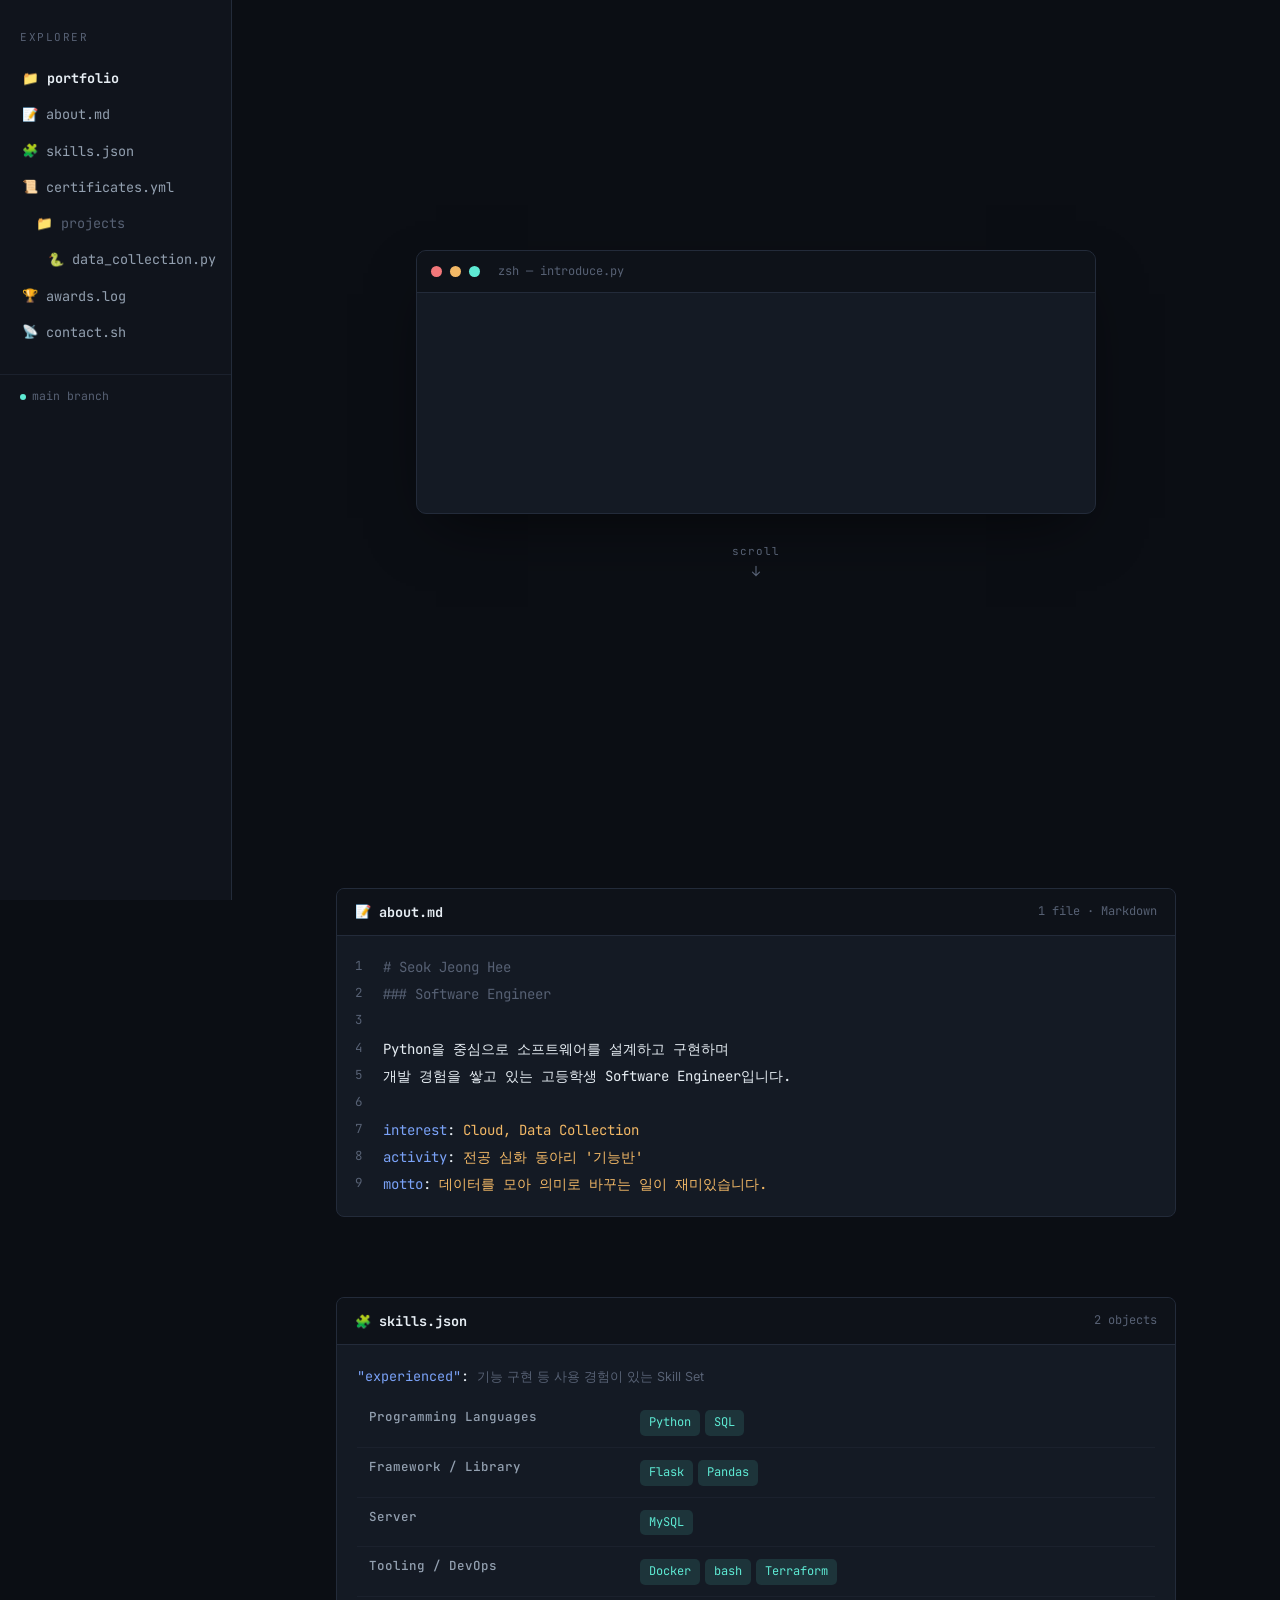
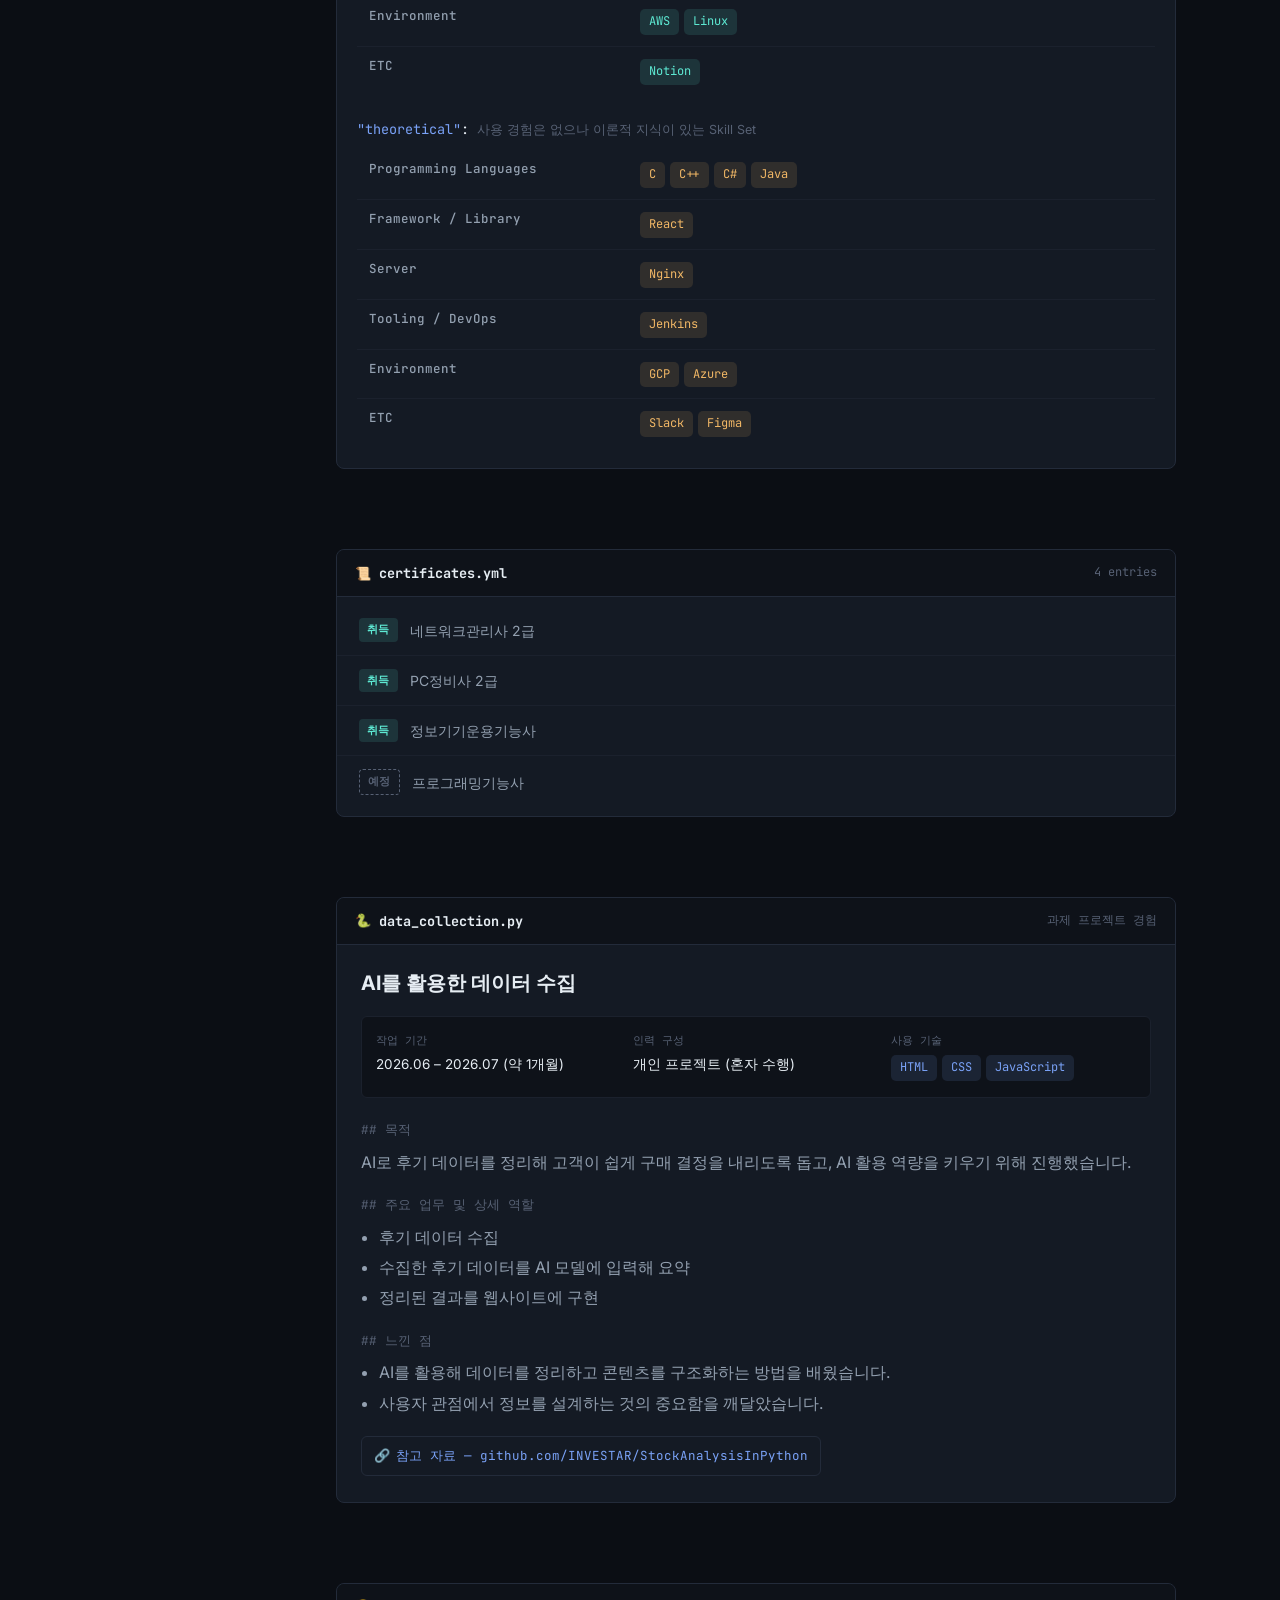
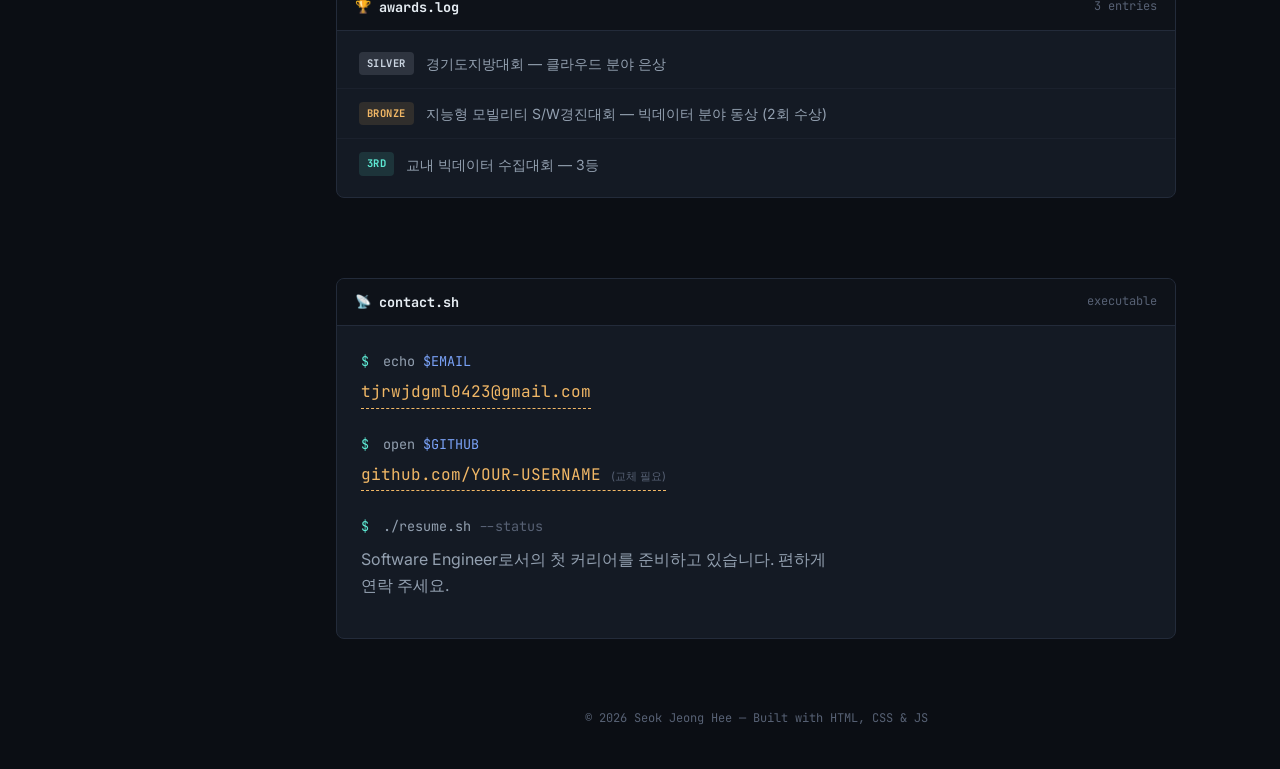
==== index.html @ 0eb25ea3 "Add files via upload" ====
<!DOCTYPE html>
<html lang="ko">
<head>
<meta charset="UTF-8">
<meta name="viewport" content="width=device-width, initial-scale=1.0">
<title>Seok Jeong Hee — Software Engineer Portfolio</title>
<meta name="description" content="석정희(Seok Jeong Hee) Software Engineer 포트폴리오">
<link rel="preconnect" href="https://fonts.googleapis.com">
<link rel="preconnect" href="https://fonts.gstatic.com" crossorigin>
<link href="https://fonts.googleapis.com/css2?family=JetBrains+Mono:wght@400;500;700;800&family=Inter:wght@400;500;600;700&display=swap" rel="stylesheet">
<link rel="stylesheet" href="style.css">
</head>
<body>

<div class="app">

  <!-- ===== SIDEBAR / FILE EXPLORER ===== -->
  <nav class="explorer" aria-label="섹션 이동">
    <div class="explorer-title">EXPLORER</div>
    <ul class="file-tree">
      <li><span class="folder">📁 portfolio</span></li>
      <li><a href="#about" data-target="about"><span class="file-icon">📝</span>about.md</a></li>
      <li><a href="#skills" data-target="skills"><span class="file-icon">🧩</span>skills.json</a></li>
      <li><a href="#certs" data-target="certs"><span class="file-icon">📜</span>certificates.yml</a></li>
      <li class="indent"><span class="folder-sub">📁 projects</span></li>
      <li class="indent-2"><a href="#projects" data-target="projects"><span class="file-icon">🐍</span>data_collection.py</a></li>
      <li><a href="#awards" data-target="awards"><span class="file-icon">🏆</span>awards.log</a></li>
      <li><a href="#contact" data-target="contact"><span class="file-icon">📡</span>contact.sh</a></li>
    </ul>
    <div class="explorer-footer">
      <span class="dot" aria-hidden="true"></span> main branch
    </div>
  </nav>

  <div class="main">

    <!-- ===== TAB BAR (mobile-friendly nav mirror) ===== -->
    <div class="tabbar" role="tablist" aria-label="섹션 탭">
      <a class="tab" href="#about" data-target="about">about.md</a>
      <a class="tab" href="#skills" data-target="skills">skills.json</a>
      <a class="tab" href="#certs" data-target="certs">certificates.yml</a>
      <a class="tab" href="#projects" data-target="projects">data_collection.py</a>
      <a class="tab" href="#awards" data-target="awards">awards.log</a>
      <a class="tab" href="#contact" data-target="contact">contact.sh</a>
    </div>

    <!-- ===== HERO / TERMINAL ===== -->
    <header class="hero">
      <div class="terminal" role="img" aria-label="터미널 소개 애니메이션">
        <div class="terminal-bar">
          <span class="dot red"></span><span class="dot yellow"></span><span class="dot green"></span>
          <span class="terminal-path">zsh — introduce.py</span>
        </div>
        <pre class="terminal-body" id="terminalBody"></pre>
      </div>
      <a class="scroll-cue" href="#about" aria-label="아래로 스크롤">
        <span>scroll</span>
        <svg width="14" height="14" viewBox="0 0 24 24" fill="none" aria-hidden="true"><path d="M12 4v16m0 0l-6-6m6 6l6-6" stroke="currentColor" stroke-width="2" stroke-linecap="round" stroke-linejoin="round"/></svg>
      </a>
    </header>

    <!-- ===== ABOUT ===== -->
    <section id="about" class="section">
      <div class="code-card">
        <div class="code-card-head">
          <span class="file-icon">📝</span> about.md
          <span class="head-meta">1 file · Markdown</span>
        </div>
        <div class="code-body">
          <div class="line"><span class="ln">1</span><span class="code"><span class="tok-comment"># Seok Jeong Hee</span></span></div>
          <div class="line"><span class="ln">2</span><span class="code"><span class="tok-comment">### Software Engineer</span></span></div>
          <div class="line"><span class="ln">3</span><span class="code">&nbsp;</span></div>
          <div class="line"><span class="ln">4</span><span class="code">Python을 중심으로 소프트웨어를 설계하고 구현하며</span></div>
          <div class="line"><span class="ln">5</span><span class="code">개발 경험을 쌓고 있는 고등학생 Software Engineer입니다.</span></div>
          <div class="line"><span class="ln">6</span><span class="code">&nbsp;</span></div>
          <div class="line"><span class="ln">7</span><span class="code"><span class="tok-key">interest</span>: <span class="tok-str">Cloud, Data Collection</span></span></div>
          <div class="line"><span class="ln">8</span><span class="code"><span class="tok-key">activity</span>: <span class="tok-str">전공 심화 동아리 '기능반'</span></span></div>
          <div class="line"><span class="ln">9</span><span class="code"><span class="tok-key">motto</span>: <span class="tok-str">데이터를 모아 의미로 바꾸는 일이 재미있습니다.</span></span></div>
        </div>
      </div>
    </section>

    <!-- ===== SKILLS ===== -->
    <section id="skills" class="section">
      <div class="code-card">
        <div class="code-card-head">
          <span class="file-icon">🧩</span> skills.json
          <span class="head-meta">2 objects</span>
        </div>
        <div class="skills-grid">

          <div class="skill-block">
            <div class="skill-block-title"><span class="tok-key">"experienced"</span>: <span class="skill-sub">기능 구현 등 사용 경험이 있는 Skill Set</span></div>
            <table class="skill-table">
              <tbody>
                <tr><th>Programming Languages</th><td><span class="pill pill-teal">Python</span><span class="pill pill-teal">SQL</span></td></tr>
                <tr><th>Framework / Library</th><td><span class="pill pill-teal">Flask</span><span class="pill pill-teal">Pandas</span></td></tr>
                <tr><th>Server</th><td><span class="pill pill-teal">MySQL</span></td></tr>
                <tr><th>Tooling / DevOps</th><td><span class="pill pill-teal">Docker</span><span class="pill pill-teal">bash</span><span class="pill pill-teal">Terraform</span></td></tr>
                <tr><th>Environment</th><td><span class="pill pill-teal">AWS</span><span class="pill pill-teal">Linux</span></td></tr>
                <tr><th>ETC</th><td><span class="pill pill-teal">Notion</span></td></tr>
              </tbody>
            </table>
          </div>

          <div class="skill-block">
            <div class="skill-block-title"><span class="tok-key">"theoretical"</span>: <span class="skill-sub">사용 경험은 없으나 이론적 지식이 있는 Skill Set</span></div>
            <table class="skill-table">
              <tbody>
                <tr><th>Programming Languages</th><td><span class="pill pill-amber">C</span><span class="pill pill-amber">C++</span><span class="pill pill-amber">C#</span><span class="pill pill-amber">Java</span></td></tr>
                <tr><th>Framework / Library</th><td><span class="pill pill-amber">React</span></td></tr>
                <tr><th>Server</th><td><span class="pill pill-amber">Nginx</span></td></tr>
                <tr><th>Tooling / DevOps</th><td><span class="pill pill-amber">Jenkins</span></td></tr>
                <tr><th>Environment</th><td><span class="pill pill-amber">GCP</span><span class="pill pill-amber">Azure</span></td></tr>
                <tr><th>ETC</th><td><span class="pill pill-amber">Slack</span><span class="pill pill-amber">Figma</span></td></tr>
              </tbody>
            </table>
          </div>

        </div>
      </div>
    </section>

    <!-- ===== CERTIFICATES ===== -->
    <section id="certs" class="section">
      <div class="code-card">
        <div class="code-card-head">
          <span class="file-icon">📜</span> certificates.yml
          <span class="head-meta">4 entries</span>
        </div>
        <ul class="log-list">
          <li><span class="log-badge cert">취득</span><span class="log-text">네트워크관리사 2급</span></li>
          <li><span class="log-badge cert">취득</span><span class="log-text">PC정비사 2급</span></li>
          <li><span class="log-badge cert">취득</span><span class="log-text">정보기기운용기능사</span></li>
          <li><span class="log-badge pending">예정</span><span class="log-text">프로그래밍기능사</span></li>
        </ul>
      </div>
    </section>

    <!-- ===== PROJECTS ===== -->
    <section id="projects" class="section">
      <div class="code-card">
        <div class="code-card-head">
          <span class="file-icon">🐍</span> data_collection.py
          <span class="head-meta">과제 프로젝트 경험</span>
        </div>
        <div class="project-body">
          <h3 class="project-title">AI를 활용한 데이터 수집</h3>

          <dl class="meta-list">
            <div><dt>작업 기간</dt><dd>2026.06 – 2026.07 (약 1개월)</dd></div>
            <div><dt>인력 구성</dt><dd>개인 프로젝트 (혼자 수행)</dd></div>
            <div><dt>사용 기술</dt><dd><span class="pill pill-blue">HTML</span><span class="pill pill-blue">CSS</span><span class="pill pill-blue">JavaScript</span></dd></div>
          </dl>

          <div class="project-part">
            <span class="tok-comment">## 목적</span>
            <p>AI로 후기 데이터를 정리해 고객이 쉽게 구매 결정을 내리도록 돕고, AI 활용 역량을 키우기 위해 진행했습니다.</p>
          </div>

          <div class="project-part">
            <span class="tok-comment">## 주요 업무 및 상세 역할</span>
            <ul>
              <li>후기 데이터 수집</li>
              <li>수집한 후기 데이터를 AI 모델에 입력해 요약</li>
              <li>정리된 결과를 웹사이트에 구현</li>
            </ul>
          </div>

          <div class="project-part">
            <span class="tok-comment">## 느낀 점</span>
            <ul>
              <li>AI를 활용해 데이터를 정리하고 콘텐츠를 구조화하는 방법을 배웠습니다.</li>
              <li>사용자 관점에서 정보를 설계하는 것의 중요함을 깨달았습니다.</li>
            </ul>
          </div>

          <a class="ref-link" href="https://github.com/INVESTAR/StockAnalysisInPython" target="_blank" rel="noopener noreferrer">
            <span class="file-icon">🔗</span> 참고 자료 — github.com/INVESTAR/StockAnalysisInPython
          </a>
        </div>
      </div>
    </section>

    <!-- ===== AWARDS ===== -->
    <section id="awards" class="section">
      <div class="code-card">
        <div class="code-card-head">
          <span class="file-icon">🏆</span> awards.log
          <span class="head-meta">3 entries</span>
        </div>
        <ul class="log-list">
          <li><span class="log-badge silver">SILVER</span><span class="log-text">경기도지방대회 — 클라우드 분야 은상</span></li>
          <li><span class="log-badge bronze">BRONZE</span><span class="log-text">지능형 모빌리티 S/W경진대회 — 빅데이터 분야 동상 (2회 수상)</span></li>
          <li><span class="log-badge rank">3RD</span><span class="log-text">교내 빅데이터 수집대회 — 3등</span></li>
        </ul>
      </div>
    </section>

    <!-- ===== CONTACT ===== -->
    <section id="contact" class="section">
      <div class="code-card">
        <div class="code-card-head">
          <span class="file-icon">📡</span> contact.sh
          <span class="head-meta">executable</span>
        </div>
        <div class="contact-body">
          <div class="shell-line"><span class="prompt">$</span> echo <span class="tok-key">$EMAIL</span></div>
          <a class="contact-value" href="mailto:tjrwjdgml0423@gmail.com">tjrwjdgml0423@gmail.com</a>

          <div class="shell-line" style="margin-top:1.5rem"><span class="prompt">$</span> open <span class="tok-key">$GITHUB</span></div>
          <!-- TODO: 본인 GitHub 프로필 주소로 교체해 주세요 -->
          <a class="contact-value" href="https://github.com/" target="_blank" rel="noopener noreferrer">github.com/YOUR-USERNAME <span class="edit-note">(교체 필요)</span></a>

          <div class="shell-line" style="margin-top:1.5rem"><span class="prompt">$</span> ./resume.sh <span class="comment-inline">--status</span></div>
          <p class="contact-note">Software Engineer로서의 첫 커리어를 준비하고 있습니다. 편하게 연락 주세요.</p>
        </div>
      </div>
    </section>

    <footer class="footer">
      <span>© 2026 Seok Jeong Hee — Built with HTML, CSS &amp; JS</span>
    </footer>

  </div>
</div>

<script src="script.js"></script>
</body>
</html>
---- style.css ----
/* =========================================================
   TOKENS
========================================================= */
:root {
  --bg: #0b0e14;
  --bg-elevated: #10141c;
  --bg-card: #141a24;
  --bg-inset: #0e1219;
  --border: #232b3a;
  --border-soft: #1b212d;

  --text-primary: #e6edf3;
  --text-secondary: #93a0b0;
  --text-dim: #576174;

  --accent-teal: #5eead4;
  --accent-teal-dim: rgba(94, 234, 212, 0.12);
  --accent-amber: #f2b866;
  --accent-amber-dim: rgba(242, 184, 102, 0.12);
  --accent-blue: #7aa2f7;
  --accent-blue-dim: rgba(122, 162, 247, 0.12);
  --accent-rose: #f28fad;

  --font-mono: 'JetBrains Mono', 'SFMono-Regular', Consolas, monospace;
  --font-body: 'Inter', -apple-system, BlinkMacSystemFont, 'Apple SD Gothic Neo',
    'Malgun Gothic', sans-serif;

  --radius: 8px;
  --sidebar-w: 232px;
}

* { box-sizing: border-box; }
html { scroll-behavior: smooth; }

@media (prefers-reduced-motion: reduce) {
  html { scroll-behavior: auto; }
  * { animation-duration: 0.01ms !important; animation-iteration-count: 1 !important; transition-duration: 0.01ms !important; }
}

body {
  margin: 0;
  background: var(--bg);
  color: var(--text-primary);
  font-family: var(--font-body);
  line-height: 1.65;
  -webkit-font-smoothing: antialiased;
}

a { color: inherit; text-decoration: none; }
ul { margin: 0; padding: 0; list-style: none; }

:focus-visible {
  outline: 2px solid var(--accent-teal);
  outline-offset: 2px;
  border-radius: 4px;
}

/* =========================================================
   LAYOUT
========================================================= */
.app {
  display: flex;
  min-height: 100vh;
}

.explorer {
  width: var(--sidebar-w);
  flex-shrink: 0;
  background: var(--bg-elevated);
  border-right: 1px solid var(--border);
  padding: 28px 0;
  position: sticky;
  top: 0;
  height: 100vh;
  overflow-y: auto;
}

.explorer-title {
  font-family: var(--font-mono);
  font-size: 11px;
  letter-spacing: 0.14em;
  color: var(--text-dim);
  padding: 0 20px 14px;
}

.file-tree a, .file-tree .folder, .file-tree .folder-sub {
  display: flex;
  align-items: center;
  gap: 8px;
  font-family: var(--font-mono);
  font-size: 13.5px;
  color: var(--text-secondary);
  padding: 7px 20px;
  border-left: 2px solid transparent;
  transition: background 0.15s, color 0.15s, border-color 0.15s;
}

.file-tree .folder { color: var(--text-primary); font-weight: 700; }
.file-tree .folder-sub { padding-left: 34px; color: var(--text-dim); }
.file-tree li.indent-2 a { padding-left: 46px; }

.file-tree a:hover { background: var(--bg-card); color: var(--text-primary); }
.file-tree a.active {
  background: var(--accent-teal-dim);
  color: var(--accent-teal);
  border-left-color: var(--accent-teal);
}

.file-icon { font-size: 13px; }

.explorer-footer {
  margin-top: 24px;
  padding: 12px 20px 0;
  border-top: 1px solid var(--border-soft);
  font-family: var(--font-mono);
  font-size: 11.5px;
  color: var(--text-dim);
  display: flex;
  align-items: center;
  gap: 6px;
}
.dot {
  width: 6px; height: 6px; border-radius: 50%;
  background: var(--accent-teal);
  display: inline-block;
}

.main { flex: 1; min-width: 0; }

/* mobile tab bar (hidden on desktop) */
.tabbar {
  display: none;
  overflow-x: auto;
  gap: 4px;
  padding: 10px 14px;
  background: var(--bg-elevated);
  border-bottom: 1px solid var(--border);
  position: sticky;
  top: 0;
  z-index: 20;
}
.tab {
  flex-shrink: 0;
  font-family: var(--font-mono);
  font-size: 12.5px;
  color: var(--text-secondary);
  padding: 6px 12px;
  border-radius: 6px;
  background: var(--bg-card);
  border: 1px solid var(--border);
  white-space: nowrap;
}
.tab.active { color: var(--accent-teal); border-color: var(--accent-teal); }

/* =========================================================
   HERO / TERMINAL
========================================================= */
.hero {
  min-height: 92vh;
  display: flex;
  flex-direction: column;
  align-items: center;
  justify-content: center;
  padding: 40px 20px;
  gap: 28px;
}

.terminal {
  width: min(680px, 100%);
  background: var(--bg-card);
  border: 1px solid var(--border);
  border-radius: 10px;
  box-shadow: 0 24px 60px -20px rgba(0,0,0,0.6);
  overflow: hidden;
}

.terminal-bar {
  display: flex;
  align-items: center;
  gap: 8px;
  padding: 11px 14px;
  background: var(--bg-inset);
  border-bottom: 1px solid var(--border);
}
.terminal-bar .dot { width: 11px; height: 11px; }
.terminal-bar .dot.red { background: #f2777a; }
.terminal-bar .dot.yellow { background: #f2b866; }
.terminal-bar .dot.green { background: #5eead4; }
.terminal-path {
  margin-left: 10px;
  font-family: var(--font-mono);
  font-size: 12px;
  color: var(--text-dim);
}

.terminal-body {
  margin: 0;
  padding: 22px 22px 26px;
  font-family: var(--font-mono);
  font-size: 14.5px;
  color: var(--text-secondary);
  white-space: pre-wrap;
  word-break: break-word;
  min-height: 220px;
}
.terminal-body .prompt-out { color: var(--text-primary); }
.terminal-body .highlight-name { color: var(--accent-teal); font-weight: 700; }
.terminal-body .highlight-role { color: var(--accent-amber); }
.terminal-body .prompt { color: var(--accent-blue); }

.cursor {
  display: inline-block;
  width: 8px; height: 16px;
  background: var(--accent-teal);
  margin-left: 2px;
  vertical-align: -3px;
  animation: blink 1s steps(1) infinite;
}
@keyframes blink { 50% { opacity: 0; } }

.scroll-cue {
  display: flex;
  flex-direction: column;
  align-items: center;
  gap: 4px;
  font-family: var(--font-mono);
  font-size: 11px;
  letter-spacing: 0.1em;
  color: var(--text-dim);
  animation: floaty 2.2s ease-in-out infinite;
}
@keyframes floaty {
  0%, 100% { transform: translateY(0); }
  50% { transform: translateY(6px); }
}

/* =========================================================
   SECTIONS / CODE CARD
========================================================= */
.section {
  padding: 60px 40px 20px;
  max-width: 920px;
  margin: 0 auto;
  scroll-margin-top: 24px;
}

.code-card {
  background: var(--bg-card);
  border: 1px solid var(--border);
  border-radius: var(--radius);
  overflow: hidden;
}

.code-card-head {
  display: flex;
  align-items: center;
  gap: 8px;
  padding: 12px 18px;
  background: var(--bg-inset);
  border-bottom: 1px solid var(--border);
  font-family: var(--font-mono);
  font-weight: 700;
  font-size: 13.5px;
}
.head-meta {
  margin-left: auto;
  font-weight: 400;
  color: var(--text-dim);
  font-size: 12px;
}

.code-body { padding: 18px 0; }
.line { display: flex; padding: 2px 18px; }
.ln {
  width: 28px;
  flex-shrink: 0;
  color: var(--text-dim);
  font-family: var(--font-mono);
  font-size: 12.5px;
  user-select: none;
}
.code {
  font-family: var(--font-mono);
  font-size: 14px;
  color: var(--text-primary);
}
.tok-comment { color: var(--text-dim); }
.tok-key { color: var(--accent-blue); }
.tok-str { color: var(--accent-amber); }

/* =========================================================
   SKILLS
========================================================= */
.skills-grid {
  display: grid;
  grid-template-columns: 1fr;
  gap: 22px;
  padding: 20px;
}
.skill-block-title {
  font-family: var(--font-mono);
  font-size: 13.5px;
  margin-bottom: 10px;
}
.skill-sub {
  color: var(--text-dim);
  font-family: var(--font-body);
  font-size: 12.5px;
}
.skill-table { width: 100%; border-collapse: collapse; }
.skill-table th, .skill-table td {
  text-align: left;
  padding: 9px 12px;
  border-bottom: 1px solid var(--border-soft);
  vertical-align: top;
}
.skill-table th {
  width: 34%;
  font-family: var(--font-mono);
  font-weight: 500;
  font-size: 12.5px;
  color: var(--text-secondary);
}
.skill-table tr:last-child th, .skill-table tr:last-child td { border-bottom: none; }

.pill {
  display: inline-block;
  font-family: var(--font-mono);
  font-size: 12px;
  padding: 3px 9px;
  border-radius: 5px;
  margin: 2px 5px 2px 0;
}
.pill-teal { background: var(--accent-teal-dim); color: var(--accent-teal); }
.pill-amber { background: var(--accent-amber-dim); color: var(--accent-amber); }
.pill-blue { background: var(--accent-blue-dim); color: var(--accent-blue); }

/* =========================================================
   PROJECTS
========================================================= */
.project-body { padding: 22px 24px 26px; }
.project-title {
  margin: 0 0 16px;
  font-size: 20px;
  font-weight: 700;
}
.meta-list {
  display: grid;
  grid-template-columns: repeat(3, 1fr);
  gap: 12px;
  margin: 0 0 22px;
  padding: 14px;
  background: var(--bg-inset);
  border: 1px solid var(--border-soft);
  border-radius: 6px;
}
.meta-list dt {
  font-family: var(--font-mono);
  font-size: 11px;
  color: var(--text-dim);
  margin-bottom: 4px;
}
.meta-list dd { margin: 0; font-size: 13.5px; word-break: keep-all; overflow-wrap: break-word; }

.project-part { margin-bottom: 20px; }
.project-part .tok-comment {
  display: block;
  font-family: var(--font-mono);
  font-size: 12.5px;
  margin-bottom: 8px;
}
.project-part p { margin: 0; color: var(--text-secondary); }
.project-part ul { padding-left: 18px; }
.project-part li {
  list-style: disc;
  color: var(--text-secondary);
  margin-bottom: 4px;
}

.ref-link {
  display: inline-flex;
  align-items: center;
  gap: 6px;
  font-family: var(--font-mono);
  font-size: 12.5px;
  color: var(--accent-blue);
  padding: 8px 12px;
  border: 1px solid var(--border);
  border-radius: 6px;
  transition: border-color 0.15s, background 0.15s;
}
.ref-link:hover { border-color: var(--accent-blue); background: var(--accent-blue-dim); }

/* =========================================================
   AWARDS
========================================================= */
.log-list { padding: 8px 0; }
.log-list li {
  display: flex;
  align-items: center;
  gap: 12px;
  padding: 13px 22px;
  border-bottom: 1px solid var(--border-soft);
  font-size: 14px;
}
.log-list li:last-child { border-bottom: none; }
.log-badge {
  font-family: var(--font-mono);
  font-size: 10.5px;
  font-weight: 700;
  padding: 3px 8px;
  border-radius: 4px;
  flex-shrink: 0;
  letter-spacing: 0.04em;
}
.log-badge.silver { background: rgba(203, 213, 225, 0.14); color: #cbd5e1; }
.log-badge.bronze { background: var(--accent-amber-dim); color: var(--accent-amber); }
.log-badge.rank { background: var(--accent-teal-dim); color: var(--accent-teal); }
.log-badge.cert { background: var(--accent-teal-dim); color: var(--accent-teal); }
.log-badge.pending { background: transparent; color: var(--text-dim); border: 1px dashed var(--text-dim); }
.log-text { color: var(--text-secondary); }

/* =========================================================
   CONTACT
========================================================= */
.contact-body { padding: 24px; }
.shell-line {
  font-family: var(--font-mono);
  font-size: 13.5px;
  color: var(--text-secondary);
  margin-bottom: 6px;
}
.shell-line .prompt { color: var(--accent-teal); margin-right: 6px; }
.comment-inline { color: var(--text-dim); }
.contact-value {
  display: inline-block;
  font-family: var(--font-mono);
  font-size: 16px;
  color: var(--accent-amber);
  border-bottom: 1px dashed var(--accent-amber);
  padding-bottom: 2px;
}
.contact-value:hover { color: var(--accent-teal); border-color: var(--accent-teal); }
.edit-note { font-family: var(--font-body); font-size: 11px; color: var(--text-dim); }
.contact-note { color: var(--text-secondary); margin-top: 8px; max-width: 480px; }

/* =========================================================
   FOOTER
========================================================= */
.footer {
  text-align: center;
  padding: 50px 20px 40px;
  font-family: var(--font-mono);
  font-size: 12px;
  color: var(--text-dim);
}

/* =========================================================
   RESPONSIVE
========================================================= */
@media (max-width: 880px) {
  .explorer { display: none; }
  .tabbar { display: flex; }
  .section { padding: 44px 18px 10px; }
  .meta-list { grid-template-columns: 1fr; }
  .hero { min-height: auto; padding: 60px 16px 40px; }
  .terminal-body { font-size: 13px; }
}
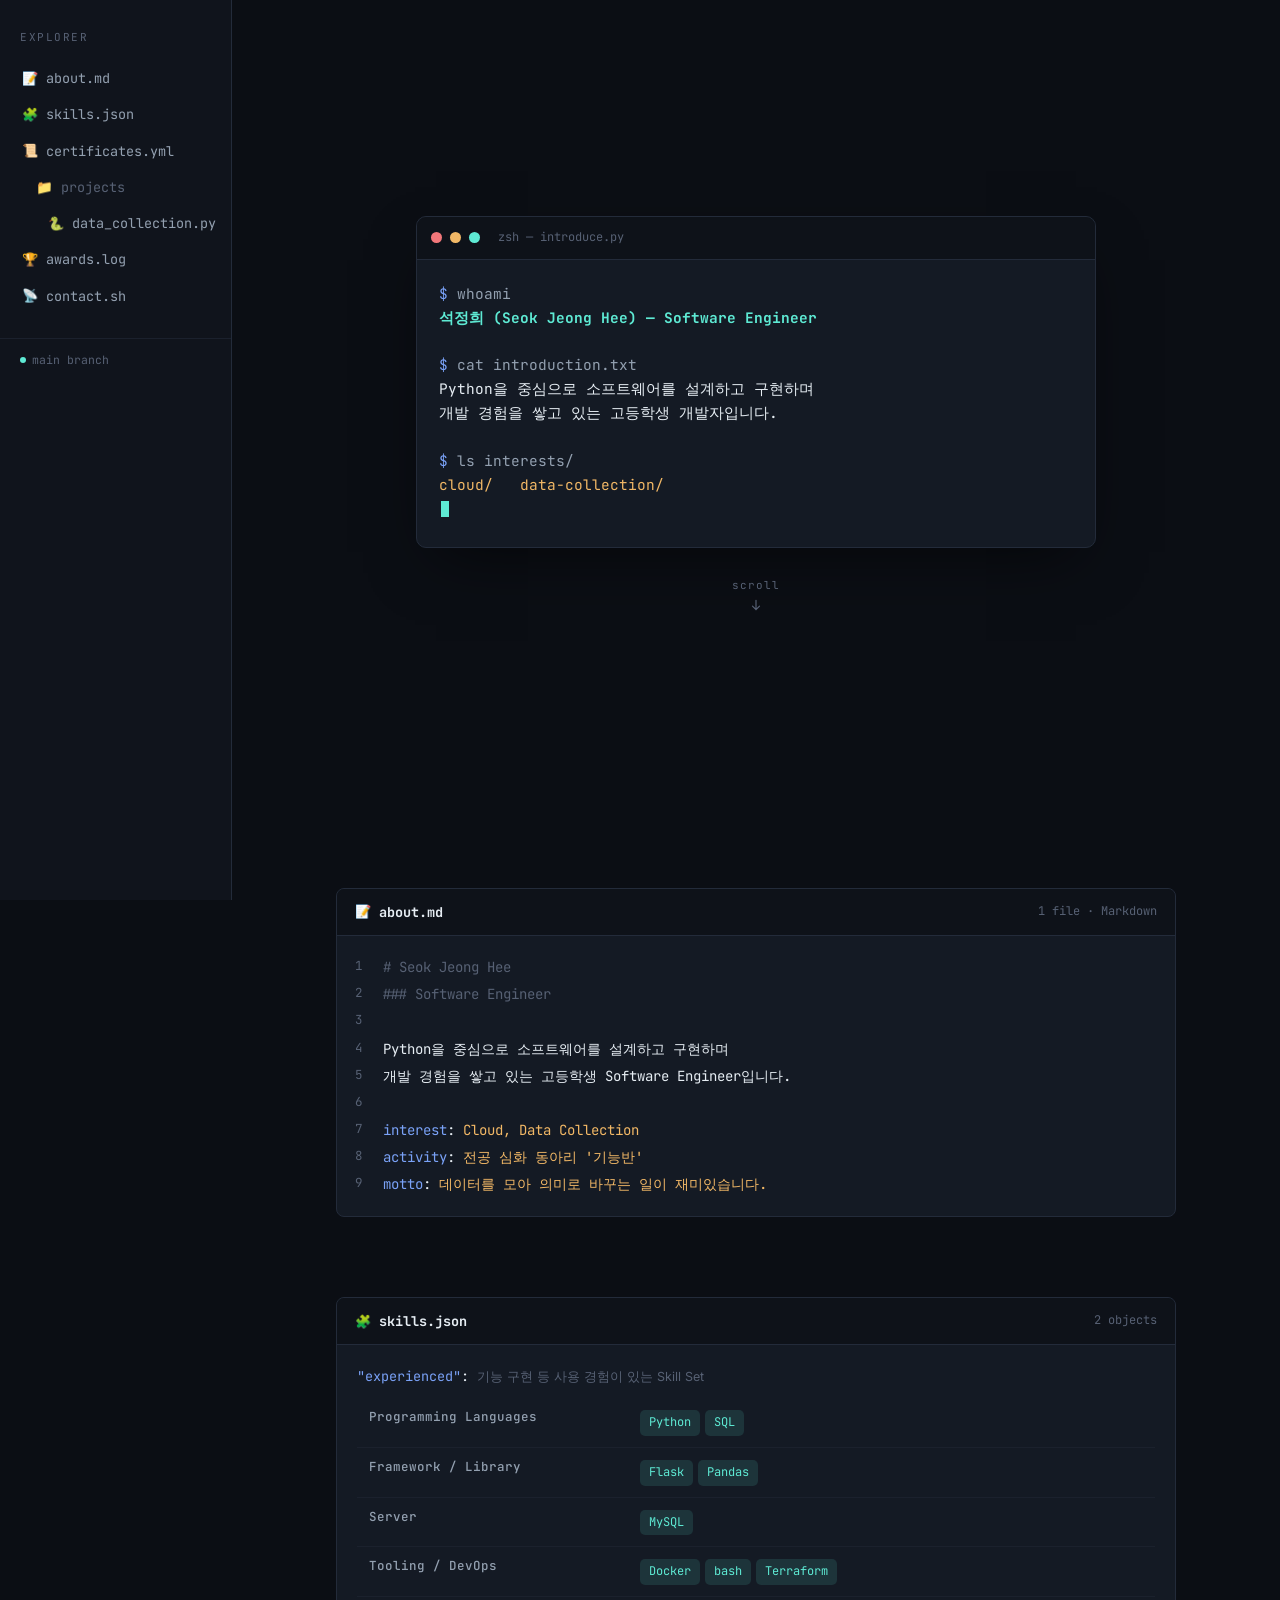
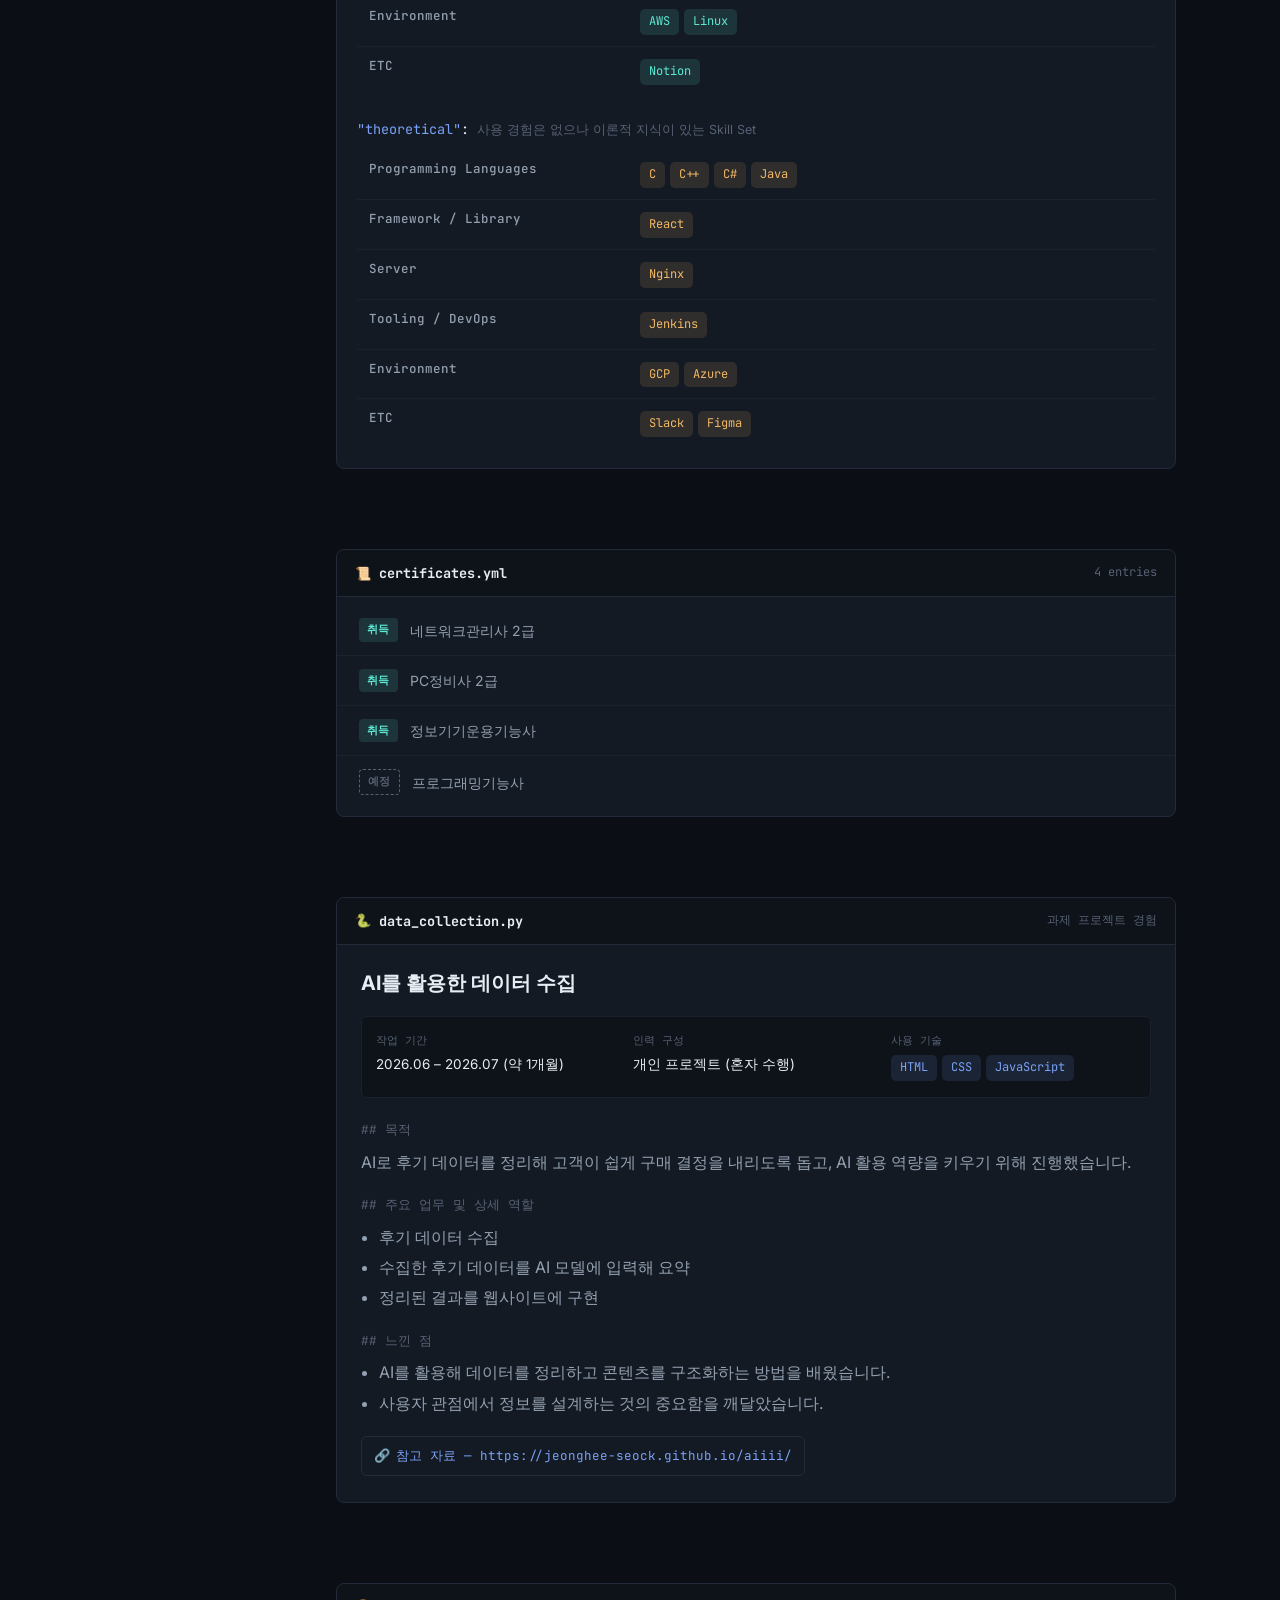
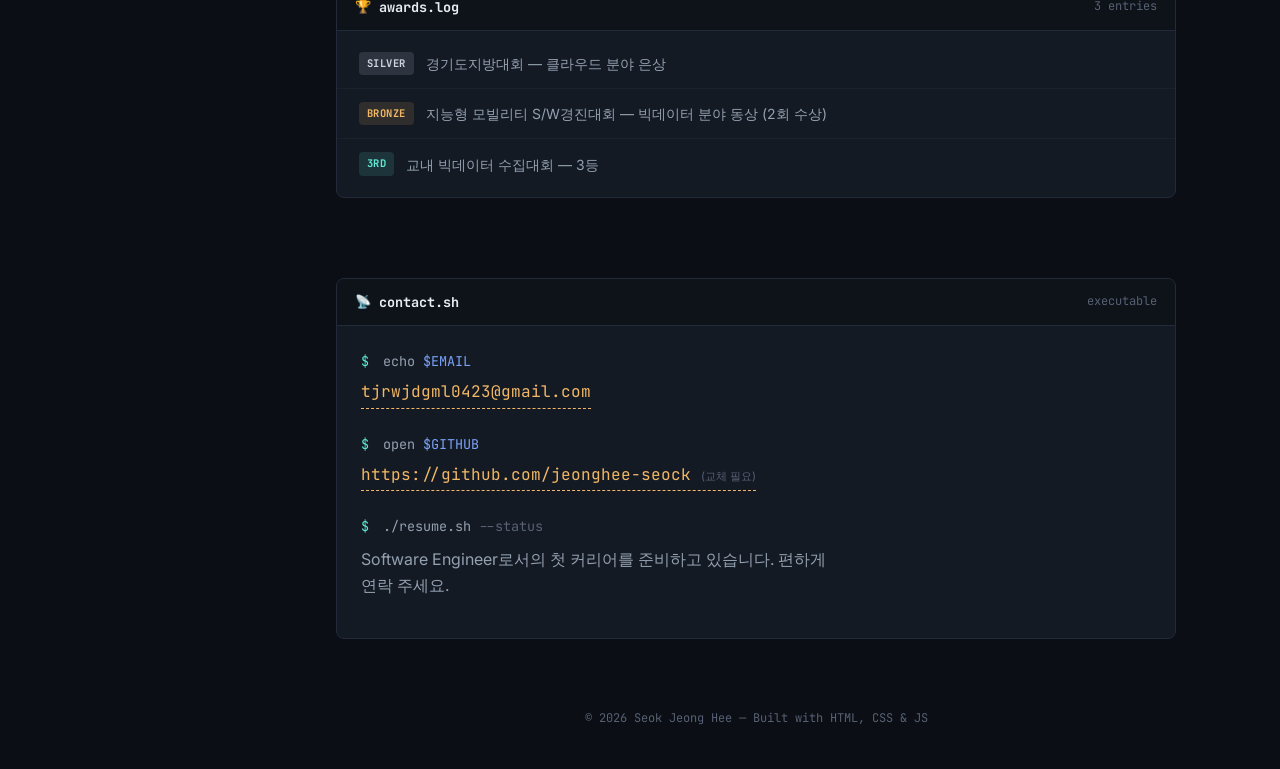
==== commit 16e19aee: "index.html" ====
--- a/index.html
+++ b/index.html
@@ -18,7 +18,6 @@
   <nav class="explorer" aria-label="섹션 이동">
     <div class="explorer-title">EXPLORER</div>
     <ul class="file-tree">
-      <li><span class="folder">📁 portfolio</span></li>
       <li><a href="#about" data-target="about"><span class="file-icon">📝</span>about.md</a></li>
       <li><a href="#skills" data-target="skills"><span class="file-icon">🧩</span>skills.json</a></li>
       <li><a href="#certs" data-target="certs"><span class="file-icon">📜</span>certificates.yml</a></li>
@@ -51,7 +50,7 @@
           <span class="dot red"></span><span class="dot yellow"></span><span class="dot green"></span>
           <span class="terminal-path">zsh — introduce.py</span>
         </div>
-        <pre class="terminal-body" id="terminalBody"></pre>
+        <pre class="terminal-body" id="terminalBody"><div><span class="prompt">$</span> whoami</div><div><span class="prompt-out highlight-name">석정희 (Seok Jeong Hee) — Software Engineer</span></div><br><div><span class="prompt">$</span> cat introduction.txt</div><div><span class="prompt-out">Python을 중심으로 소프트웨어를 설계하고 구현하며</span></div><div><span class="prompt-out">개발 경험을 쌓고 있는 고등학생 개발자입니다.</span></div><br><div><span class="prompt">$</span> ls interests/</div><div><span class="prompt-out highlight-role">cloud/   data-collection/</span></div><span class="cursor"></span></pre>
       </div>
       <a class="scroll-cue" href="#about" aria-label="아래로 스크롤">
         <span>scroll</span>
@@ -176,7 +175,7 @@
           </div>
 
           <a class="ref-link" href="https://github.com/INVESTAR/StockAnalysisInPython" target="_blank" rel="noopener noreferrer">
-            <span class="file-icon">🔗</span> 참고 자료 — github.com/INVESTAR/StockAnalysisInPython
+            <span class="file-icon">🔗</span> 참고 자료 — https://jeonghee-seock.github.io/aiiii/
           </a>
         </div>
       </div>
@@ -210,7 +209,7 @@
 
           <div class="shell-line" style="margin-top:1.5rem"><span class="prompt">$</span> open <span class="tok-key">$GITHUB</span></div>
           <!-- TODO: 본인 GitHub 프로필 주소로 교체해 주세요 -->
-          <a class="contact-value" href="https://github.com/" target="_blank" rel="noopener noreferrer">github.com/YOUR-USERNAME <span class="edit-note">(교체 필요)</span></a>
+          <a class="contact-value" href="https://github.com/" target="_blank" rel="noopener noreferrer">https://github.com/jeonghee-seock <span class="edit-note">(교체 필요)</span></a>
 
           <div class="shell-line" style="margin-top:1.5rem"><span class="prompt">$</span> ./resume.sh <span class="comment-inline">--status</span></div>
           <p class="contact-note">Software Engineer로서의 첫 커리어를 준비하고 있습니다. 편하게 연락 주세요.</p>
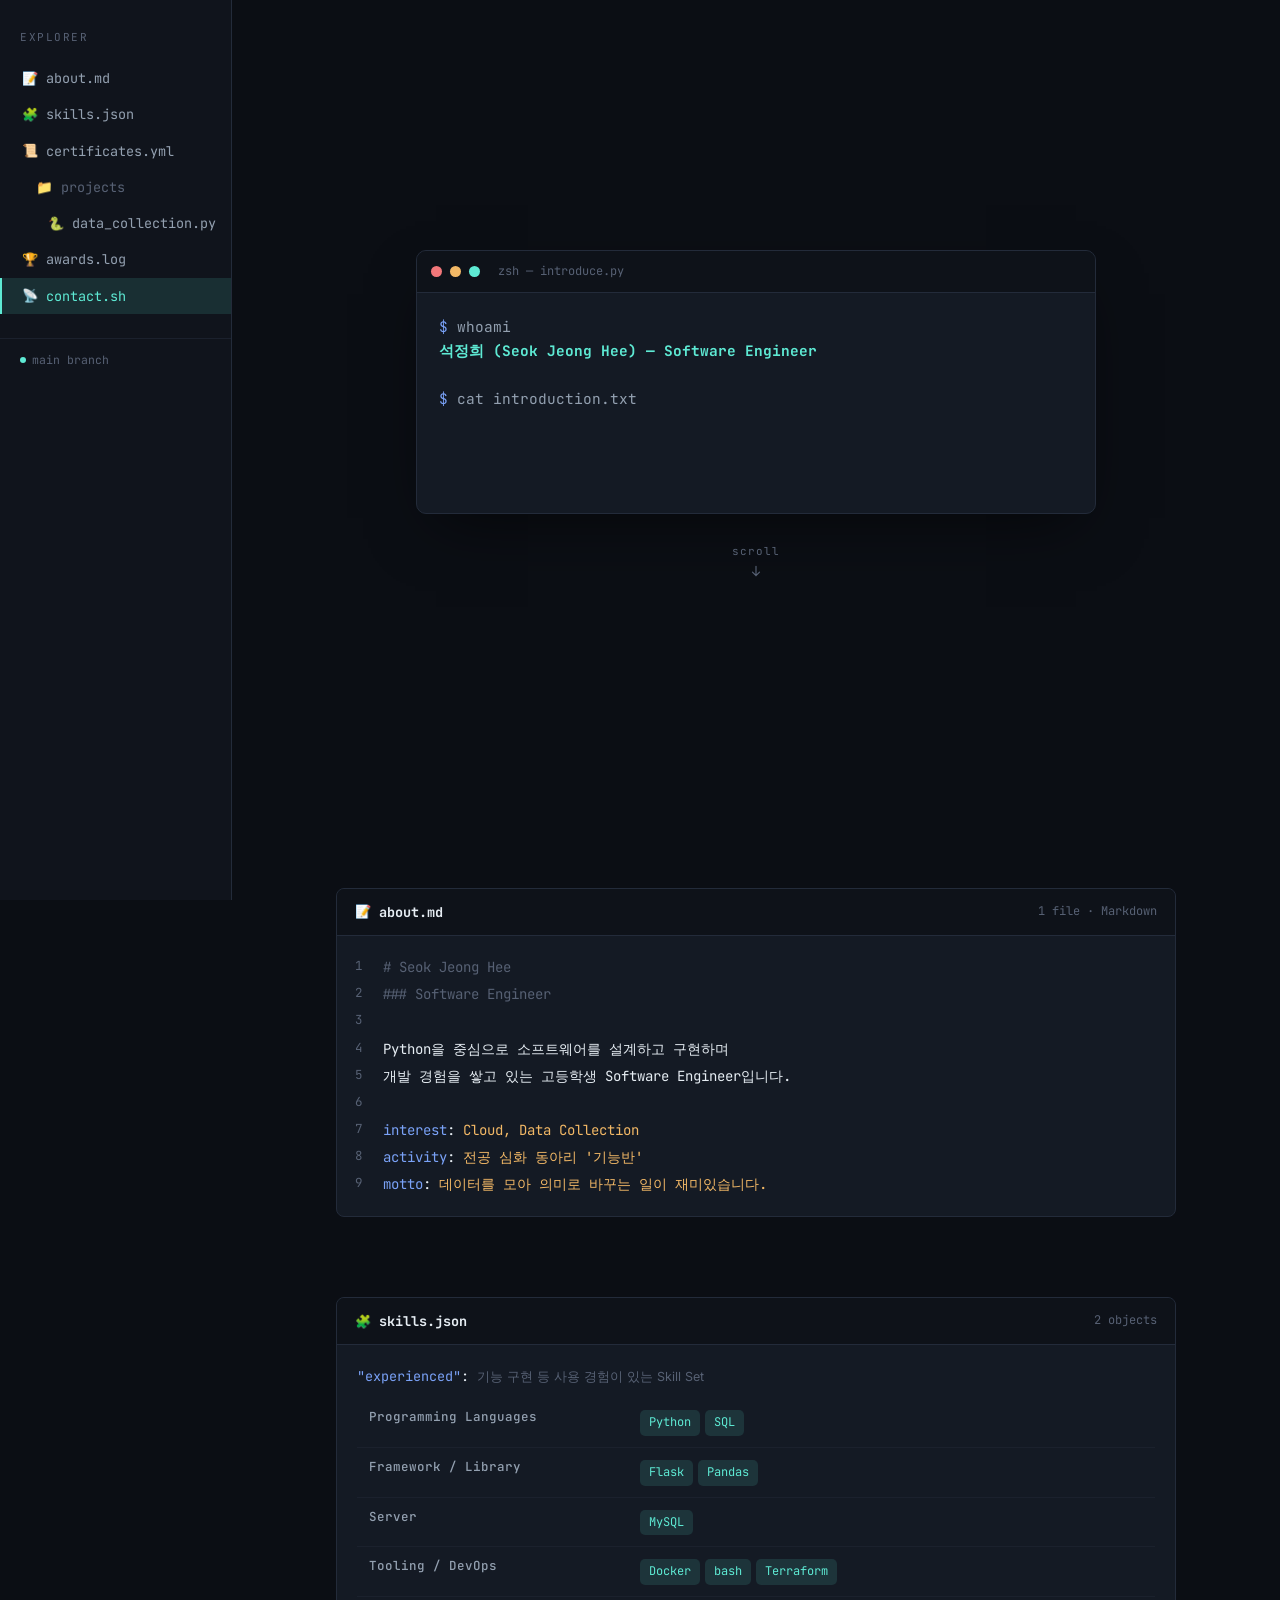
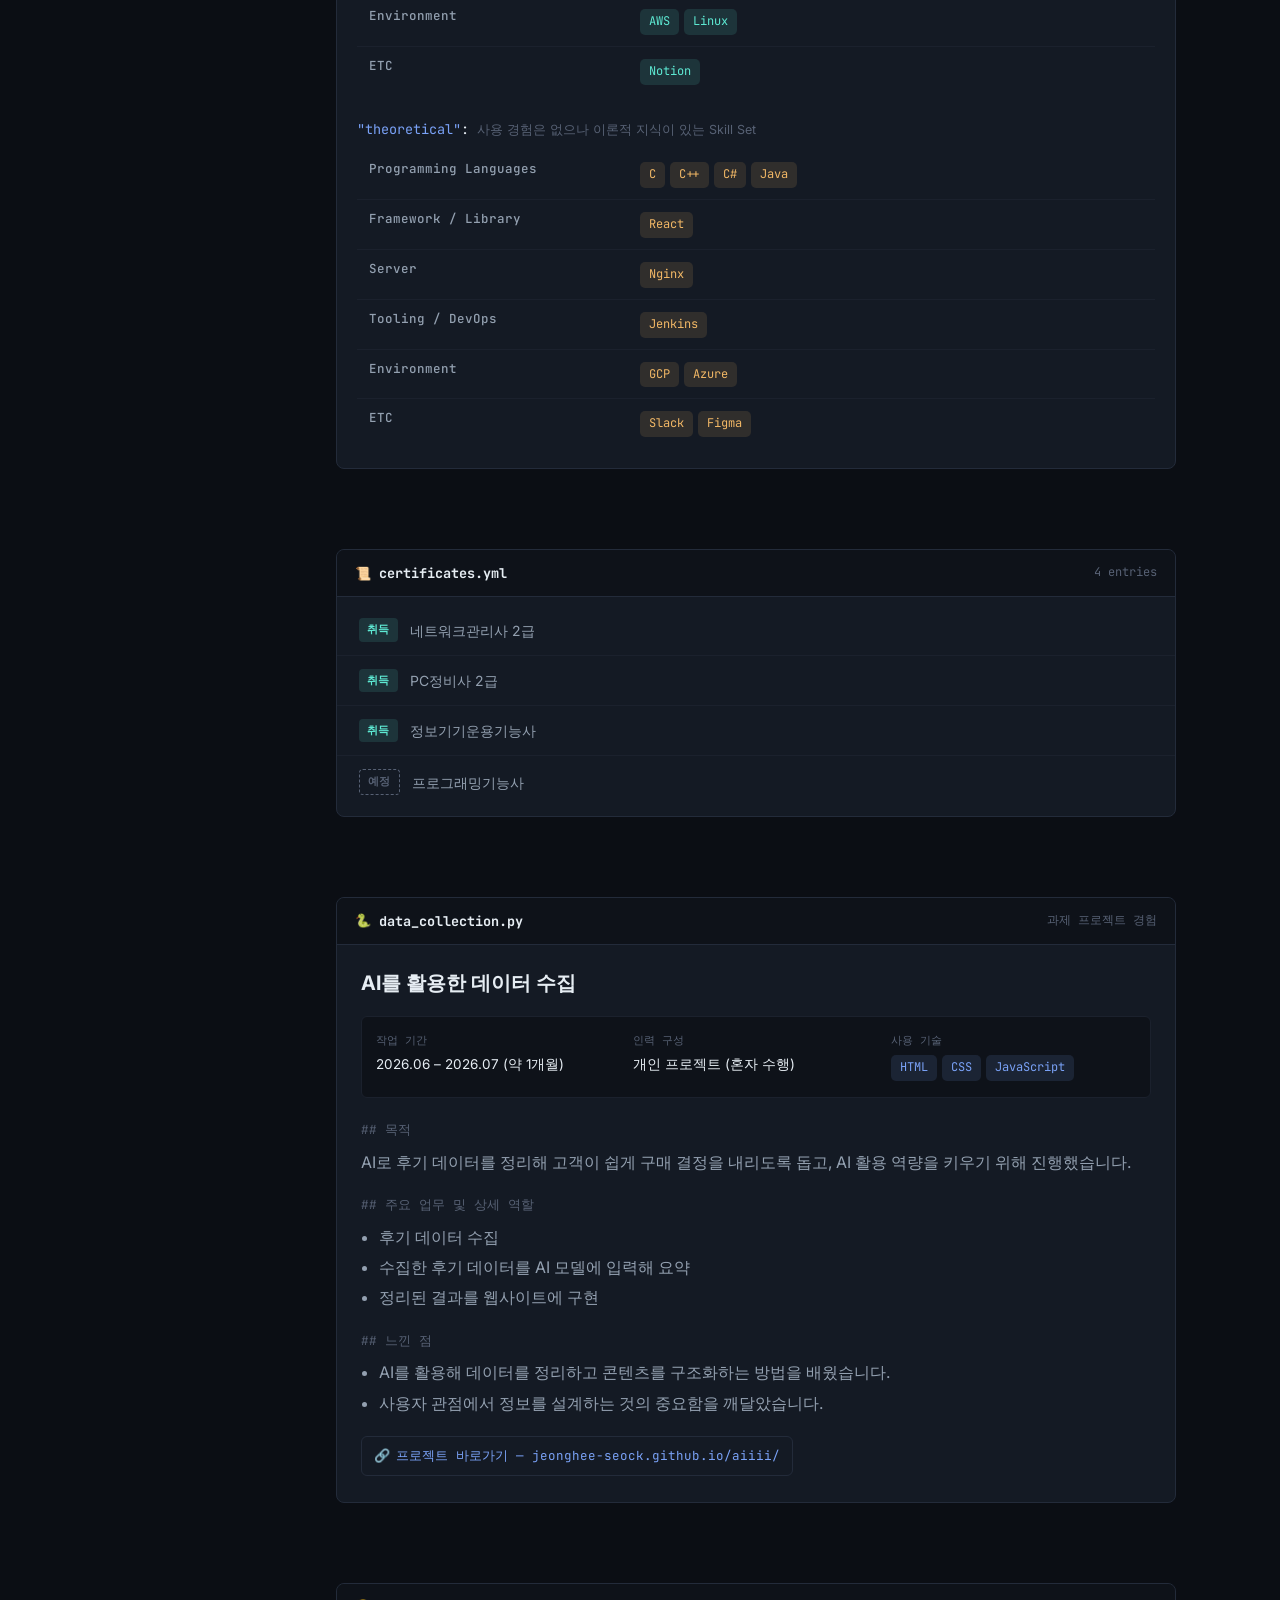
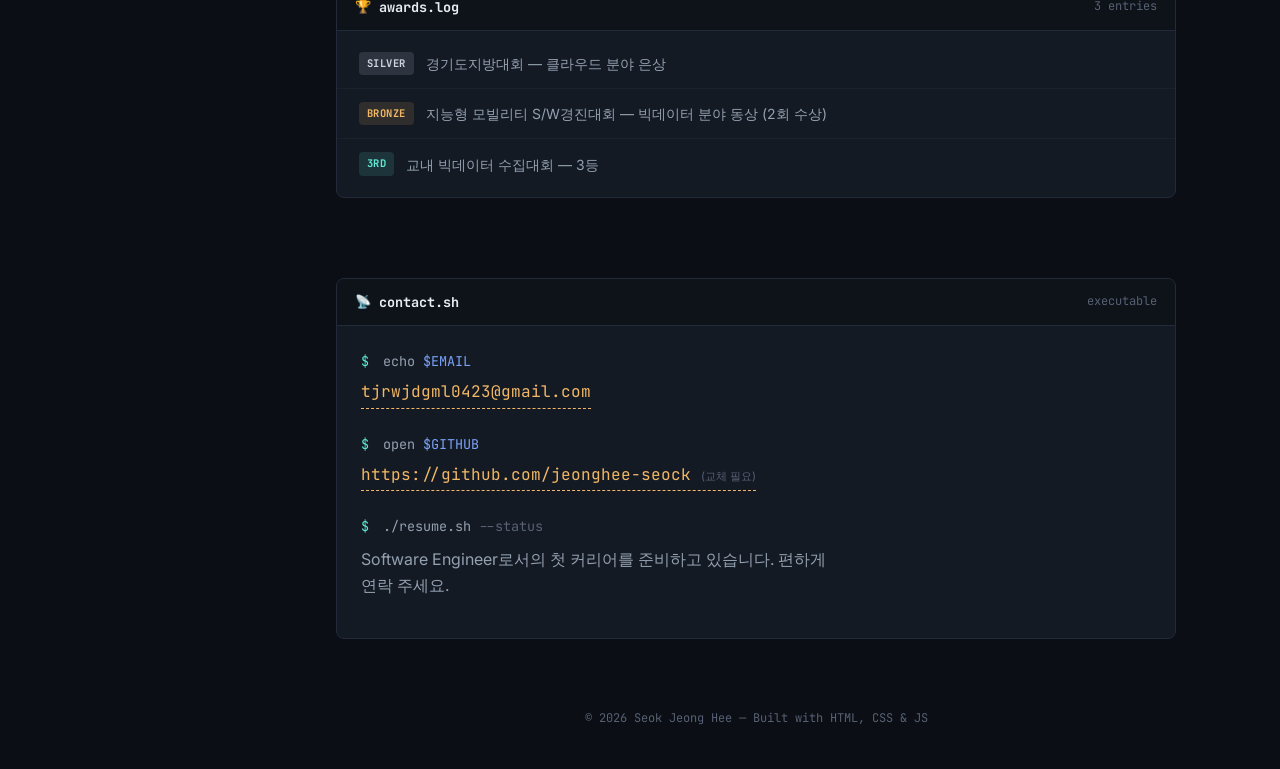
==== commit 775960c7: "Update index.html" ====
--- a/index.html
+++ b/index.html
@@ -174,8 +174,8 @@
             </ul>
           </div>
 
-          <a class="ref-link" href="https://github.com/INVESTAR/StockAnalysisInPython" target="_blank" rel="noopener noreferrer">
-            <span class="file-icon">🔗</span> 참고 자료 — https://jeonghee-seock.github.io/aiiii/
+          <a class="ref-link" href="https://jeonghee-seock.github.io/aiiii/" target="_blank" rel="noopener noreferrer">
+            <span class="file-icon">🔗</span> 프로젝트 바로가기 — jeonghee-seock.github.io/aiiii/
           </a>
         </div>
       </div>
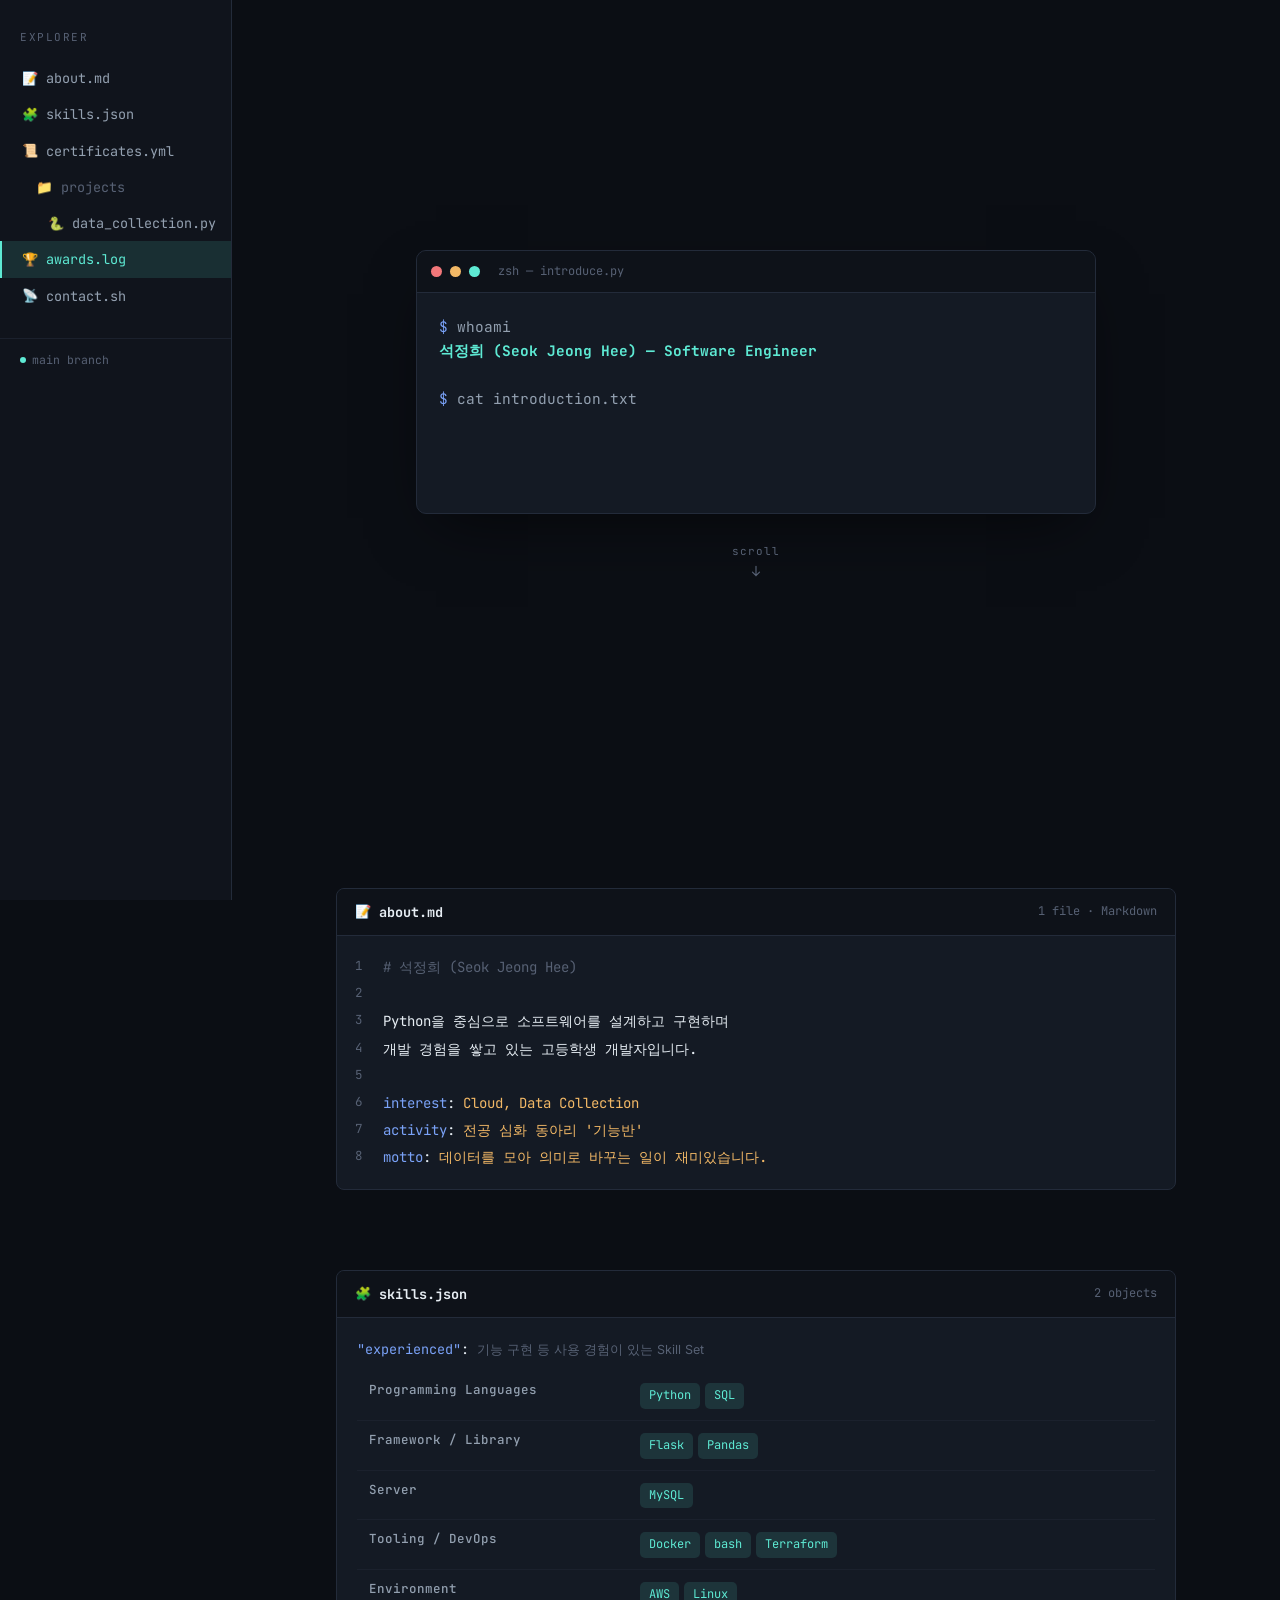
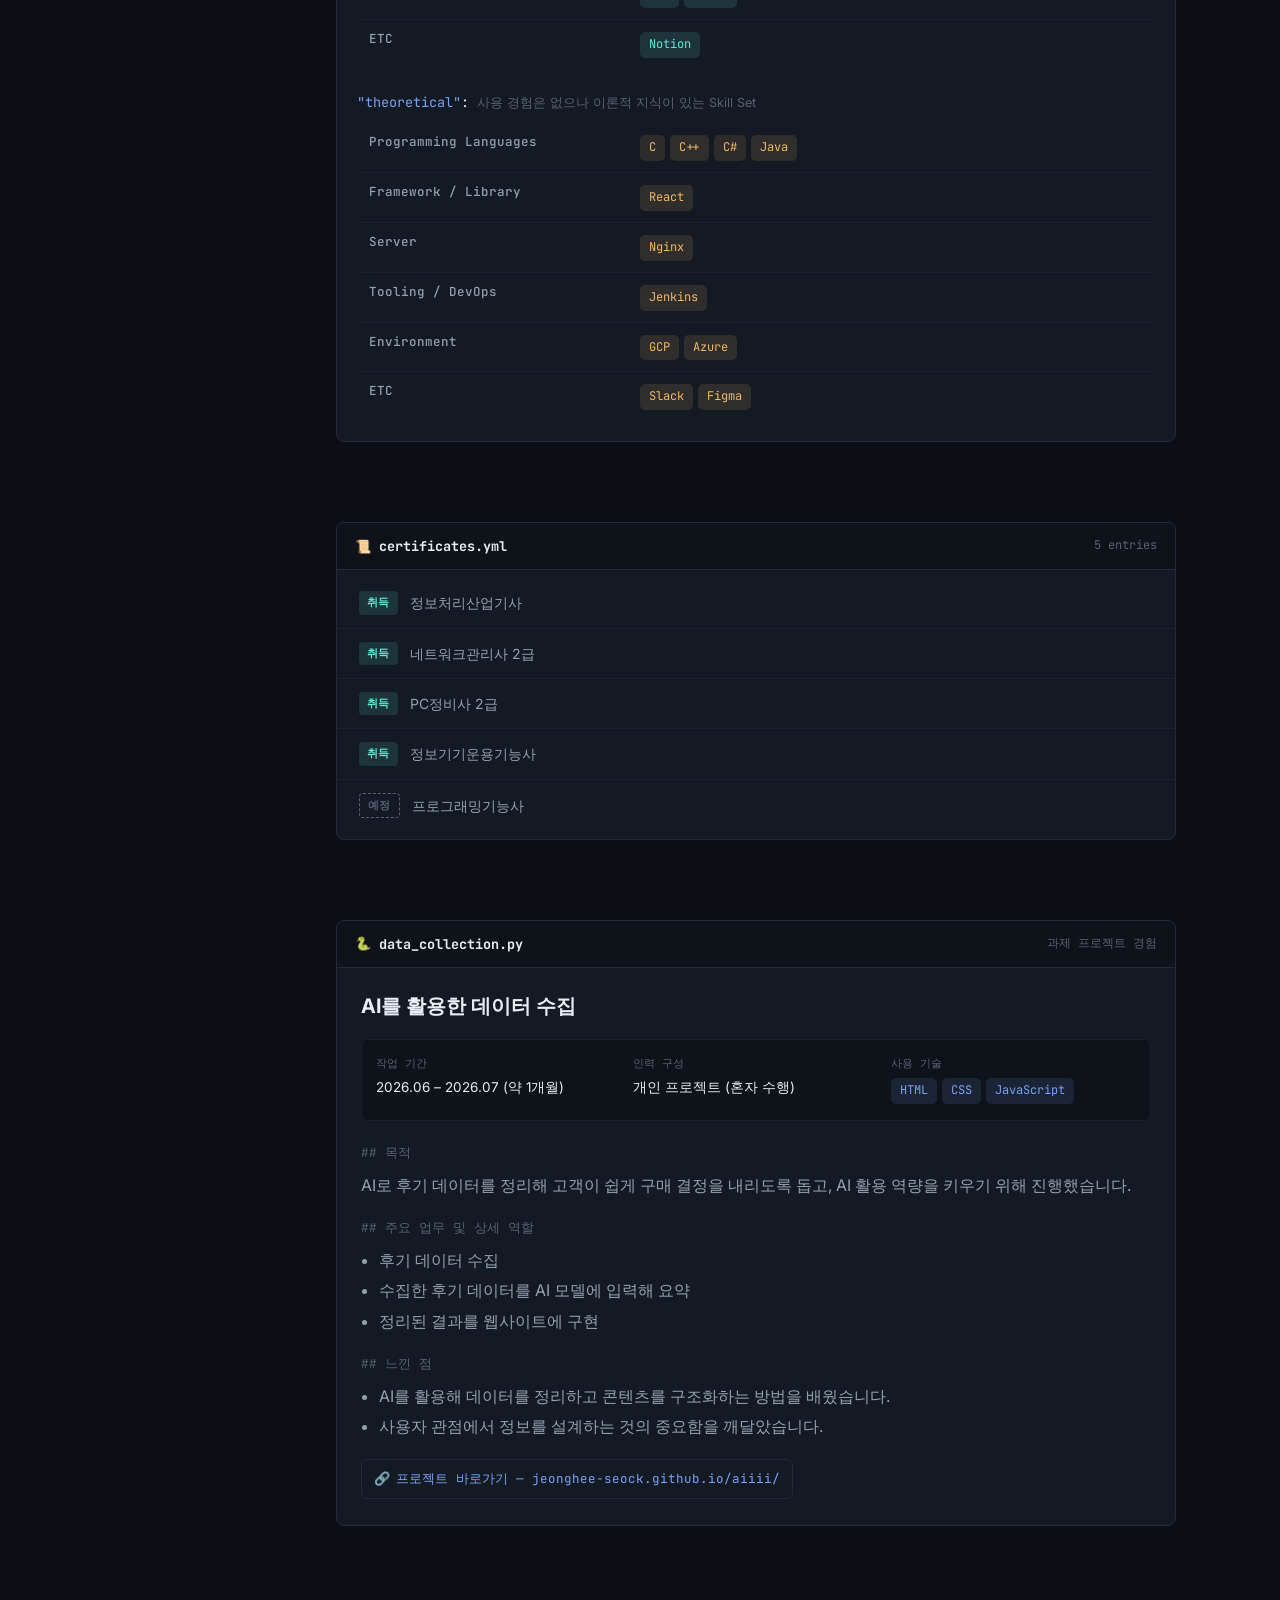
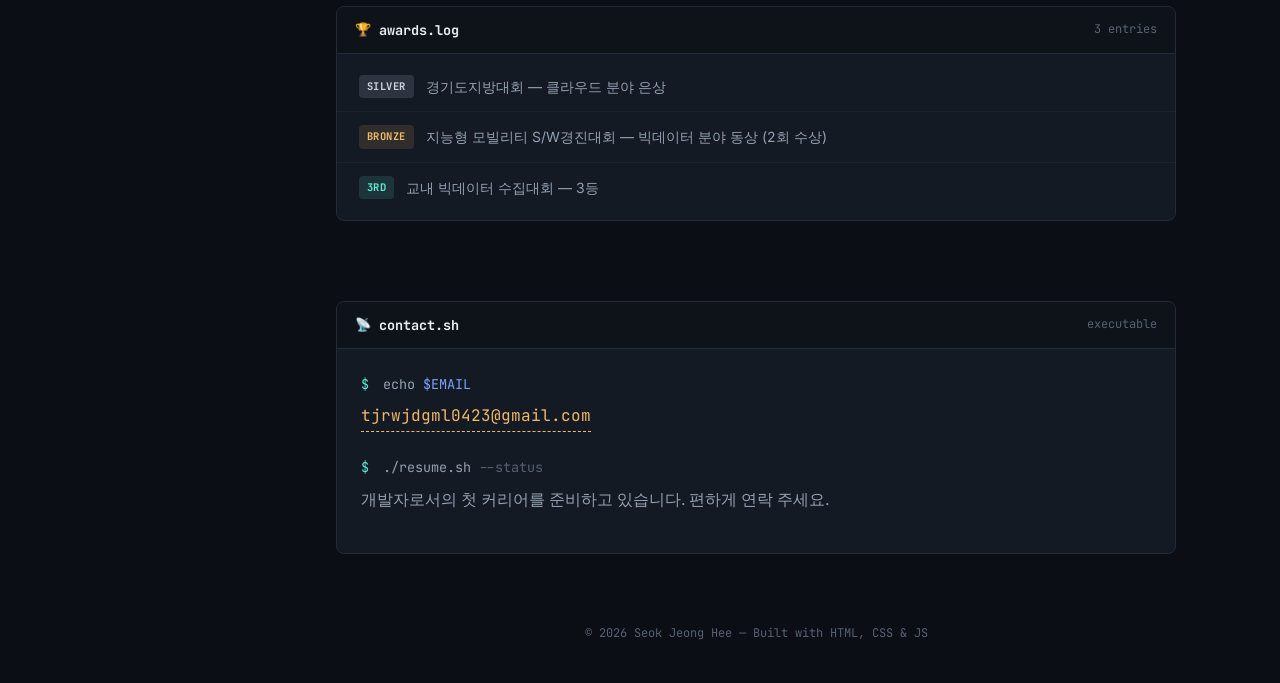
==== commit 6a5879d8: "index.html" ====
--- a/index.html
+++ b/index.html
@@ -2,19 +2,33 @@
 <html lang="ko">
 <head>
 <meta charset="UTF-8">
+<script>document.documentElement.classList.add("js")</script>
 <meta name="viewport" content="width=device-width, initial-scale=1.0">
-<title>Seok Jeong Hee — Software Engineer Portfolio</title>
-<meta name="description" content="석정희(Seok Jeong Hee) Software Engineer 포트폴리오">
+<title>석정희 | Portfolio</title>
+<meta name="description" content="석정희(Seok Jeong Hee) 개발자 포트폴리오">
 <link rel="preconnect" href="https://fonts.googleapis.com">
 <link rel="preconnect" href="https://fonts.gstatic.com" crossorigin>
 <link href="https://fonts.googleapis.com/css2?family=JetBrains+Mono:wght@400;500;700;800&family=Inter:wght@400;500;600;700&display=swap" rel="stylesheet">
 <link rel="stylesheet" href="style.css">
+<style>
+/* 프로필 사진 (터미널 오른쪽 빈 공간, 원형) */
+.terminal-main{display:flex;align-items:center}
+.terminal-main .terminal-body{flex:1;min-width:0}
+.hero-photo{margin:0 40px 0 8px;flex-shrink:0}
+.hero-photo img{display:block;width:150px;height:150px;border-radius:50%;object-fit:cover;object-position:50% 22%;border:2px solid rgba(94,234,212,.4);box-shadow:0 0 0 6px var(--accent-teal-dim),0 18px 36px -14px rgba(0,0,0,.7);filter:saturate(.92)}
+.hero-photo{position:relative}
+.js .hero-photo{opacity:0;transform:scale(.82);filter:blur(8px);transition:opacity .7s ease,transform .9s cubic-bezier(.2,.8,.2,1),filter .7s ease}
+.js .hero-photo.show{opacity:1;transform:none;filter:none}
+.hero-photo::before{content:"";position:absolute;inset:-14px;border-radius:50%;border:1.5px dashed rgba(94,234,212,.5);animation:ring-spin 24s linear infinite}
+@keyframes ring-spin{to{transform:rotate(360deg)}}
+@media(prefers-reduced-motion:reduce){.hero-photo::before{animation:none}.js .hero-photo{transition:none}}
+@media(max-width:880px){.terminal-main{flex-direction:column}.hero-photo{order:-1;margin:24px 0 0}.hero-photo img{width:112px;height:112px}.terminal-main .terminal-body{width:100%}}
+</style>
 </head>
 <body>
 
 <div class="app">
 
-  <!-- ===== SIDEBAR / FILE EXPLORER ===== -->
   <nav class="explorer" aria-label="섹션 이동">
     <div class="explorer-title">EXPLORER</div>
     <ul class="file-tree">
@@ -33,8 +47,7 @@
 
   <div class="main">
 
-    <!-- ===== TAB BAR (mobile-friendly nav mirror) ===== -->
-    <div class="tabbar" role="tablist" aria-label="섹션 탭">
+    <div class="tabbar" aria-label="섹션 탭">
       <a class="tab" href="#about" data-target="about">about.md</a>
       <a class="tab" href="#skills" data-target="skills">skills.json</a>
       <a class="tab" href="#certs" data-target="certs">certificates.yml</a>
@@ -43,14 +56,16 @@
       <a class="tab" href="#contact" data-target="contact">contact.sh</a>
     </div>
 
-    <!-- ===== HERO / TERMINAL ===== -->
     <header class="hero">
       <div class="terminal" role="img" aria-label="터미널 소개 애니메이션">
         <div class="terminal-bar">
           <span class="dot red"></span><span class="dot yellow"></span><span class="dot green"></span>
           <span class="terminal-path">zsh — introduce.py</span>
         </div>
-        <pre class="terminal-body" id="terminalBody"><div><span class="prompt">$</span> whoami</div><div><span class="prompt-out highlight-name">석정희 (Seok Jeong Hee) — Software Engineer</span></div><br><div><span class="prompt">$</span> cat introduction.txt</div><div><span class="prompt-out">Python을 중심으로 소프트웨어를 설계하고 구현하며</span></div><div><span class="prompt-out">개발 경험을 쌓고 있는 고등학생 개발자입니다.</span></div><br><div><span class="prompt">$</span> ls interests/</div><div><span class="prompt-out highlight-role">cloud/   data-collection/</span></div><span class="cursor"></span></pre>
+        <div class="terminal-main">
+        <pre class="terminal-body" id="terminalBody"><div><span class="prompt">$</span> whoami</div><div><span class="prompt-out highlight-name">석정희 (Seok Jeong Hee)</span></div><br><div><span class="prompt">$</span> cat introduction.txt</div><div><span class="prompt-out">Python을 중심으로 소프트웨어를 설계하고 구현하며</span></div><div><span class="prompt-out">개발 경험을 쌓고 있는 고등학생 개발자입니다.</span></div><br><div><span class="prompt">$</span> ls interests/</div><div><span class="prompt-out highlight-role">cloud/   data-collection/</span></div><span class="cursor"></span></pre>
+        <figure class="hero-photo"><img src="[data-uri]" alt="석정희 증명사진" width="150" height="150"></figure>
+        </div>
       </div>
       <a class="scroll-cue" href="#about" aria-label="아래로 스크롤">
         <span>scroll</span>
@@ -66,16 +81,15 @@
           <span class="head-meta">1 file · Markdown</span>
         </div>
         <div class="code-body">
-          <div class="line"><span class="ln">1</span><span class="code"><span class="tok-comment"># Seok Jeong Hee</span></span></div>
-          <div class="line"><span class="ln">2</span><span class="code"><span class="tok-comment">### Software Engineer</span></span></div>
-          <div class="line"><span class="ln">3</span><span class="code">&nbsp;</span></div>
-          <div class="line"><span class="ln">4</span><span class="code">Python을 중심으로 소프트웨어를 설계하고 구현하며</span></div>
-          <div class="line"><span class="ln">5</span><span class="code">개발 경험을 쌓고 있는 고등학생 Software Engineer입니다.</span></div>
-          <div class="line"><span class="ln">6</span><span class="code">&nbsp;</span></div>
-          <div class="line"><span class="ln">7</span><span class="code"><span class="tok-key">interest</span>: <span class="tok-str">Cloud, Data Collection</span></span></div>
-          <div class="line"><span class="ln">8</span><span class="code"><span class="tok-key">activity</span>: <span class="tok-str">전공 심화 동아리 '기능반'</span></span></div>
-          <div class="line"><span class="ln">9</span><span class="code"><span class="tok-key">motto</span>: <span class="tok-str">데이터를 모아 의미로 바꾸는 일이 재미있습니다.</span></span></div>
-        </div>
+            <div class="line"><span class="ln">1</span><span class="code"><span class="tok-comment"># 석정희 (Seok Jeong Hee)</span></span></div>
+            <div class="line"><span class="ln">2</span><span class="code">&nbsp;</span></div>
+            <div class="line"><span class="ln">3</span><span class="code">Python을 중심으로 소프트웨어를 설계하고 구현하며</span></div>
+            <div class="line"><span class="ln">4</span><span class="code">개발 경험을 쌓고 있는 고등학생 개발자입니다.</span></div>
+            <div class="line"><span class="ln">5</span><span class="code">&nbsp;</span></div>
+            <div class="line"><span class="ln">6</span><span class="code"><span class="tok-key">interest</span>: <span class="tok-str">Cloud, Data Collection</span></span></div>
+            <div class="line"><span class="ln">7</span><span class="code"><span class="tok-key">activity</span>: <span class="tok-str">전공 심화 동아리 '기능반'</span></span></div>
+            <div class="line"><span class="ln">8</span><span class="code"><span class="tok-key">motto</span>: <span class="tok-str">데이터를 모아 의미로 바꾸는 일이 재미있습니다.</span></span></div>
+          </div>
       </div>
     </section>
 
@@ -125,9 +139,10 @@
       <div class="code-card">
         <div class="code-card-head">
           <span class="file-icon">📜</span> certificates.yml
-          <span class="head-meta">4 entries</span>
+          <span class="head-meta">5 entries</span>
         </div>
         <ul class="log-list">
+          <li><span class="log-badge cert">취득</span><span class="log-text">정보처리산업기사</span></li>
           <li><span class="log-badge cert">취득</span><span class="log-text">네트워크관리사 2급</span></li>
           <li><span class="log-badge cert">취득</span><span class="log-text">PC정비사 2급</span></li>
           <li><span class="log-badge cert">취득</span><span class="log-text">정보기기운용기능사</span></li>
@@ -207,12 +222,8 @@
           <div class="shell-line"><span class="prompt">$</span> echo <span class="tok-key">$EMAIL</span></div>
           <a class="contact-value" href="mailto:tjrwjdgml0423@gmail.com">tjrwjdgml0423@gmail.com</a>
 
-          <div class="shell-line" style="margin-top:1.5rem"><span class="prompt">$</span> open <span class="tok-key">$GITHUB</span></div>
-          <!-- TODO: 본인 GitHub 프로필 주소로 교체해 주세요 -->
-          <a class="contact-value" href="https://github.com/" target="_blank" rel="noopener noreferrer">https://github.com/jeonghee-seock <span class="edit-note">(교체 필요)</span></a>
-
           <div class="shell-line" style="margin-top:1.5rem"><span class="prompt">$</span> ./resume.sh <span class="comment-inline">--status</span></div>
-          <p class="contact-note">Software Engineer로서의 첫 커리어를 준비하고 있습니다. 편하게 연락 주세요.</p>
+          <p class="contact-note">개발자로서의 첫 커리어를 준비하고 있습니다. 편하게 연락 주세요.</p>
         </div>
       </div>
     </section>
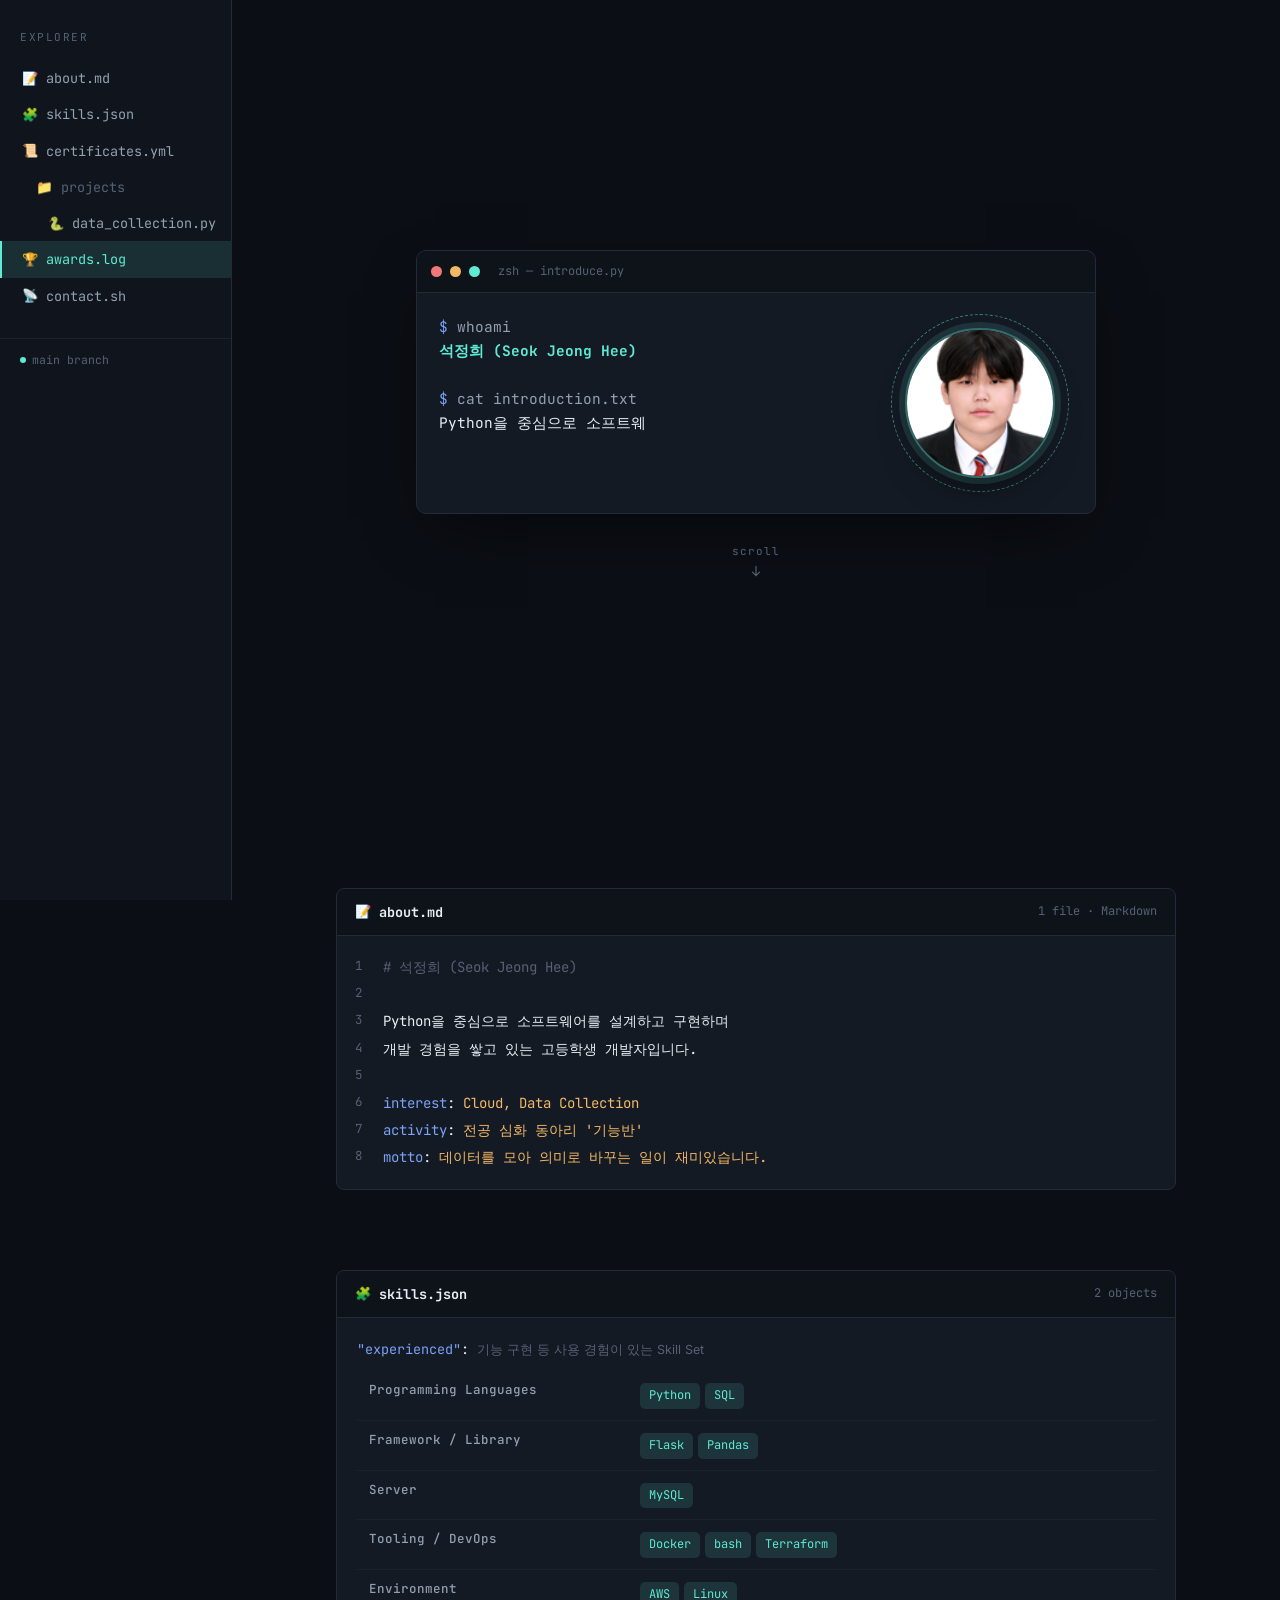
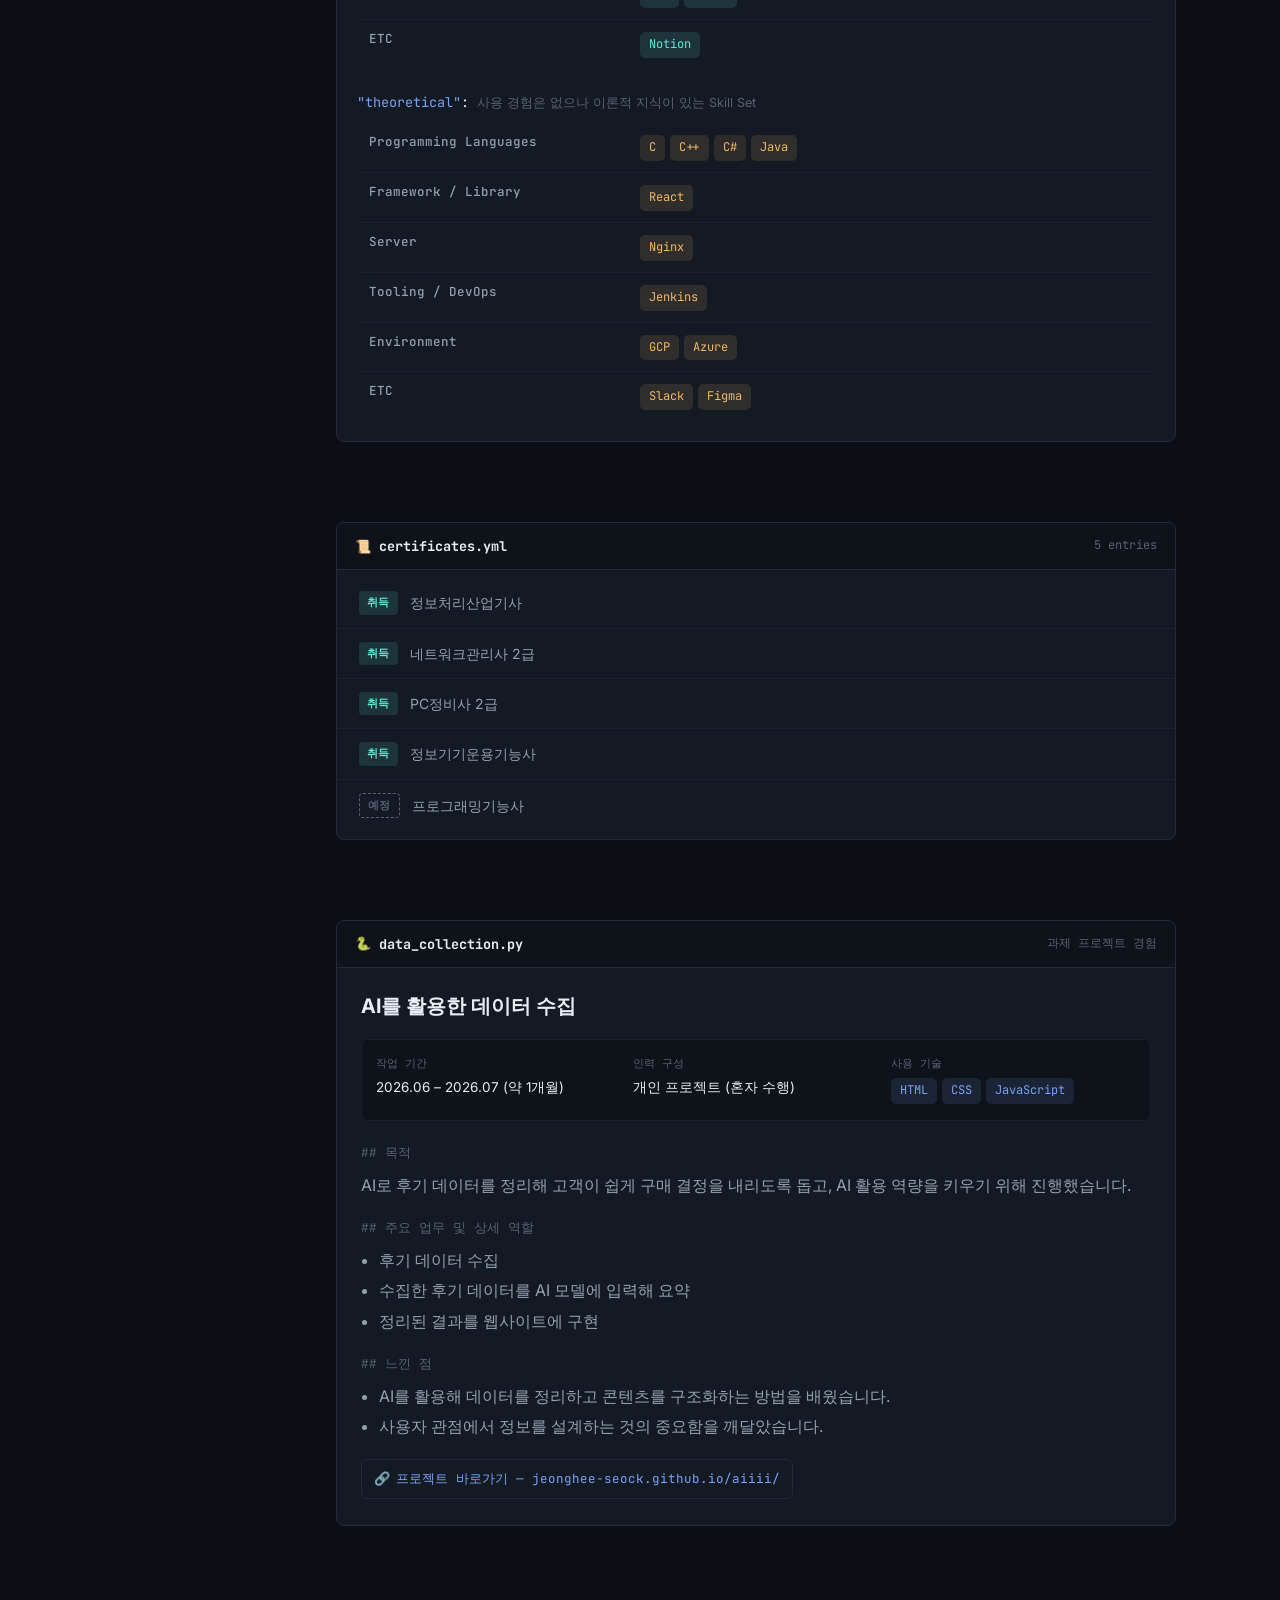
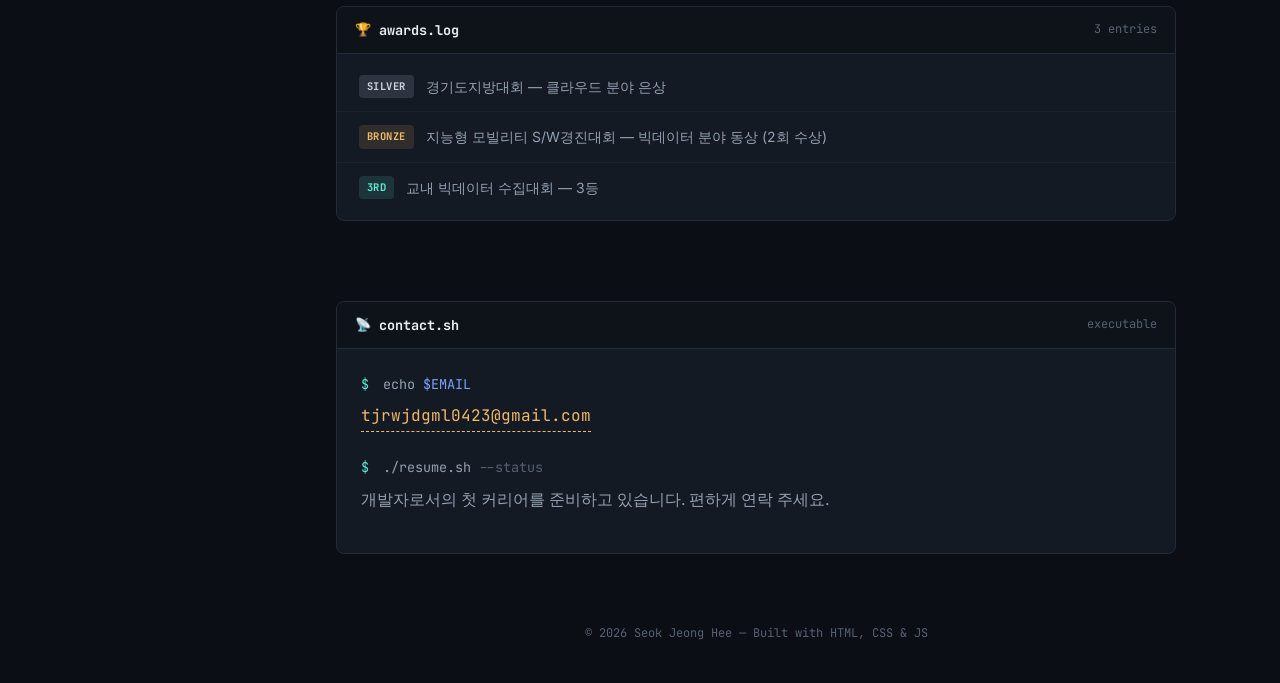
==== commit 4842a66d: "index.html" ====
--- a/index.html
+++ b/index.html
@@ -2,7 +2,6 @@
 <html lang="ko">
 <head>
 <meta charset="UTF-8">
-<script>document.documentElement.classList.add("js")</script>
 <meta name="viewport" content="width=device-width, initial-scale=1.0">
 <title>석정희 | Portfolio</title>
 <meta name="description" content="석정희(Seok Jeong Hee) 개발자 포트폴리오">
@@ -17,11 +16,11 @@
 .hero-photo{margin:0 40px 0 8px;flex-shrink:0}
 .hero-photo img{display:block;width:150px;height:150px;border-radius:50%;object-fit:cover;object-position:50% 22%;border:2px solid rgba(94,234,212,.4);box-shadow:0 0 0 6px var(--accent-teal-dim),0 18px 36px -14px rgba(0,0,0,.7);filter:saturate(.92)}
 .hero-photo{position:relative}
-.js .hero-photo{opacity:0;transform:scale(.82);filter:blur(8px);transition:opacity .7s ease,transform .9s cubic-bezier(.2,.8,.2,1),filter .7s ease}
-.js .hero-photo.show{opacity:1;transform:none;filter:none}
+.hero-photo{animation:photo-in .9s cubic-bezier(.2,.8,.2,1) .9s both}
+@keyframes photo-in{from{opacity:0;transform:scale(.82);filter:blur(8px)}to{opacity:1;transform:none;filter:none}}
 .hero-photo::before{content:"";position:absolute;inset:-14px;border-radius:50%;border:1.5px dashed rgba(94,234,212,.5);animation:ring-spin 24s linear infinite}
 @keyframes ring-spin{to{transform:rotate(360deg)}}
-@media(prefers-reduced-motion:reduce){.hero-photo::before{animation:none}.js .hero-photo{transition:none}}
+@media(prefers-reduced-motion:reduce){.hero-photo,.hero-photo::before{animation:none}}
 @media(max-width:880px){.terminal-main{flex-direction:column}.hero-photo{order:-1;margin:24px 0 0}.hero-photo img{width:112px;height:112px}.terminal-main .terminal-body{width:100%}}
 </style>
 </head>
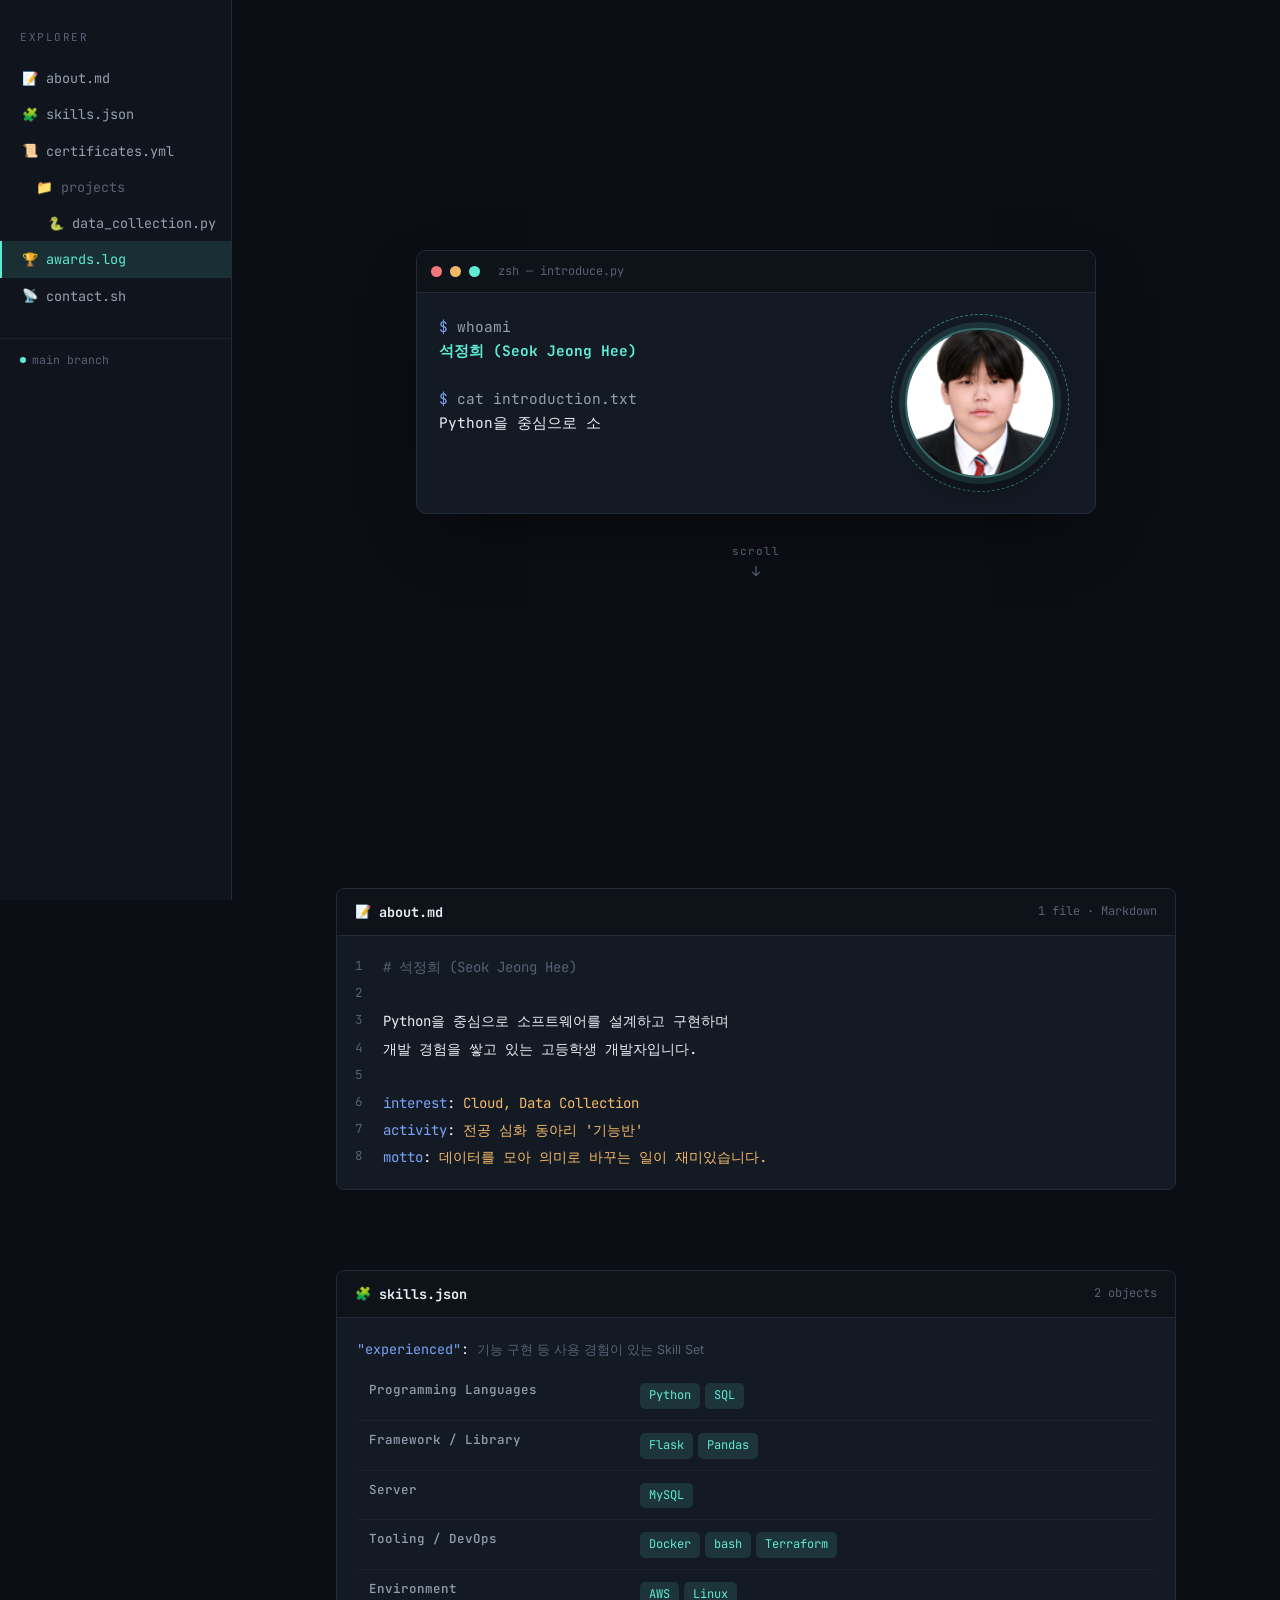
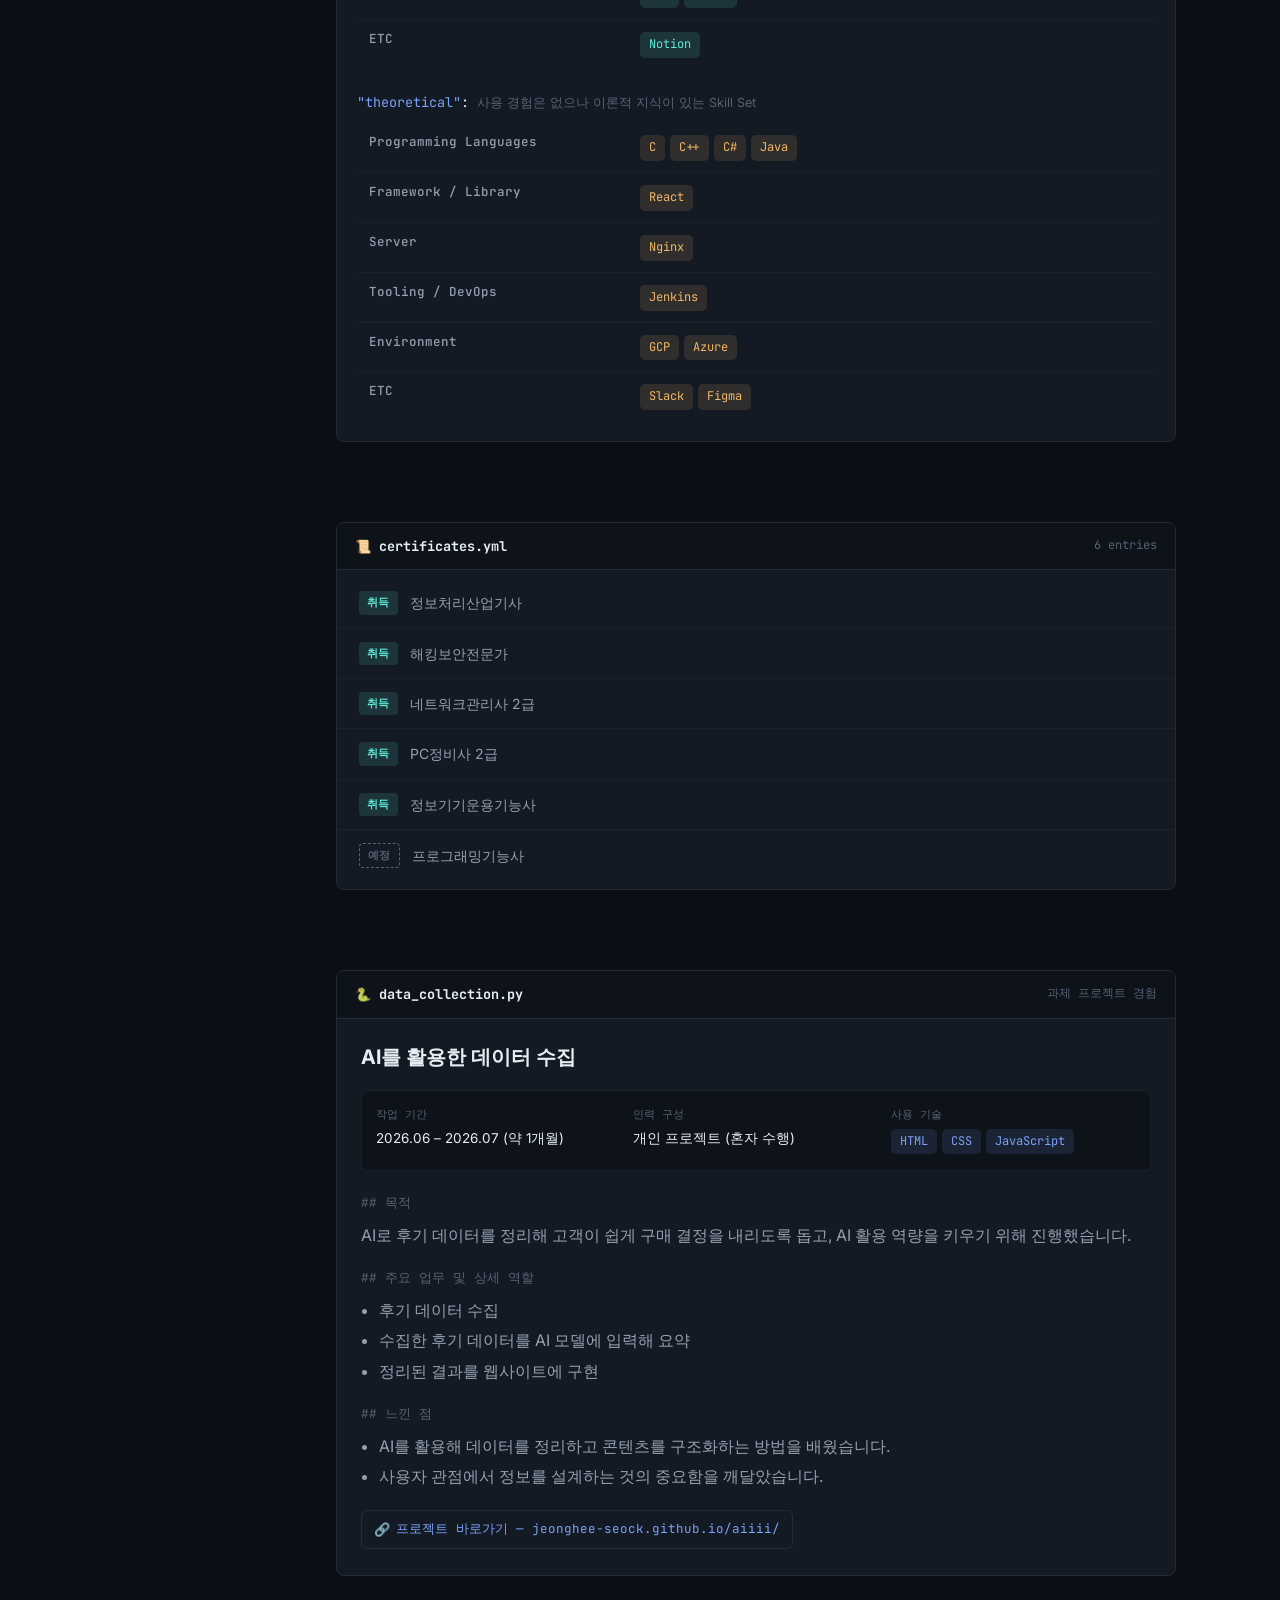
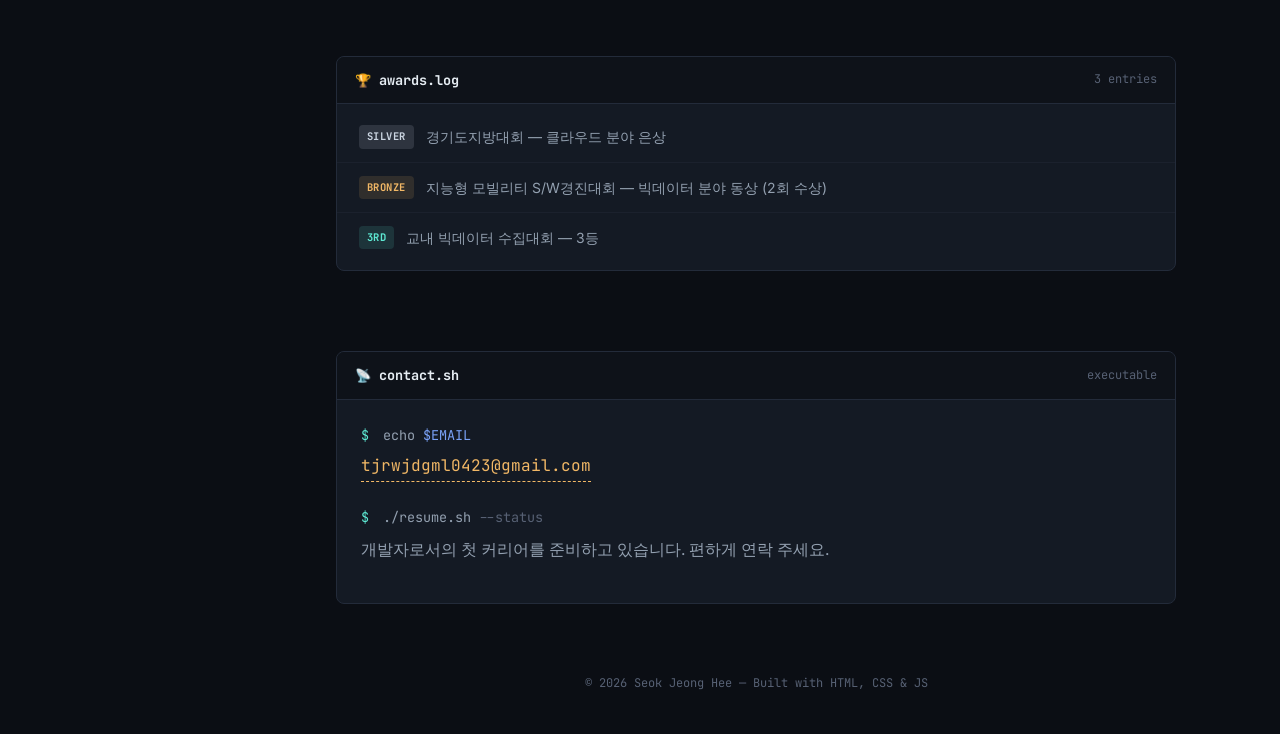
==== commit e75c1da8: "index.html" ====
--- a/index.html
+++ b/index.html
@@ -138,10 +138,11 @@
       <div class="code-card">
         <div class="code-card-head">
           <span class="file-icon">📜</span> certificates.yml
-          <span class="head-meta">5 entries</span>
+          <span class="head-meta">6 entries</span>
         </div>
         <ul class="log-list">
           <li><span class="log-badge cert">취득</span><span class="log-text">정보처리산업기사</span></li>
+          <li><span class="log-badge cert">취득</span><span class="log-text">해킹보안전문가</span></li>
           <li><span class="log-badge cert">취득</span><span class="log-text">네트워크관리사 2급</span></li>
           <li><span class="log-badge cert">취득</span><span class="log-text">PC정비사 2급</span></li>
           <li><span class="log-badge cert">취득</span><span class="log-text">정보기기운용기능사</span></li>
